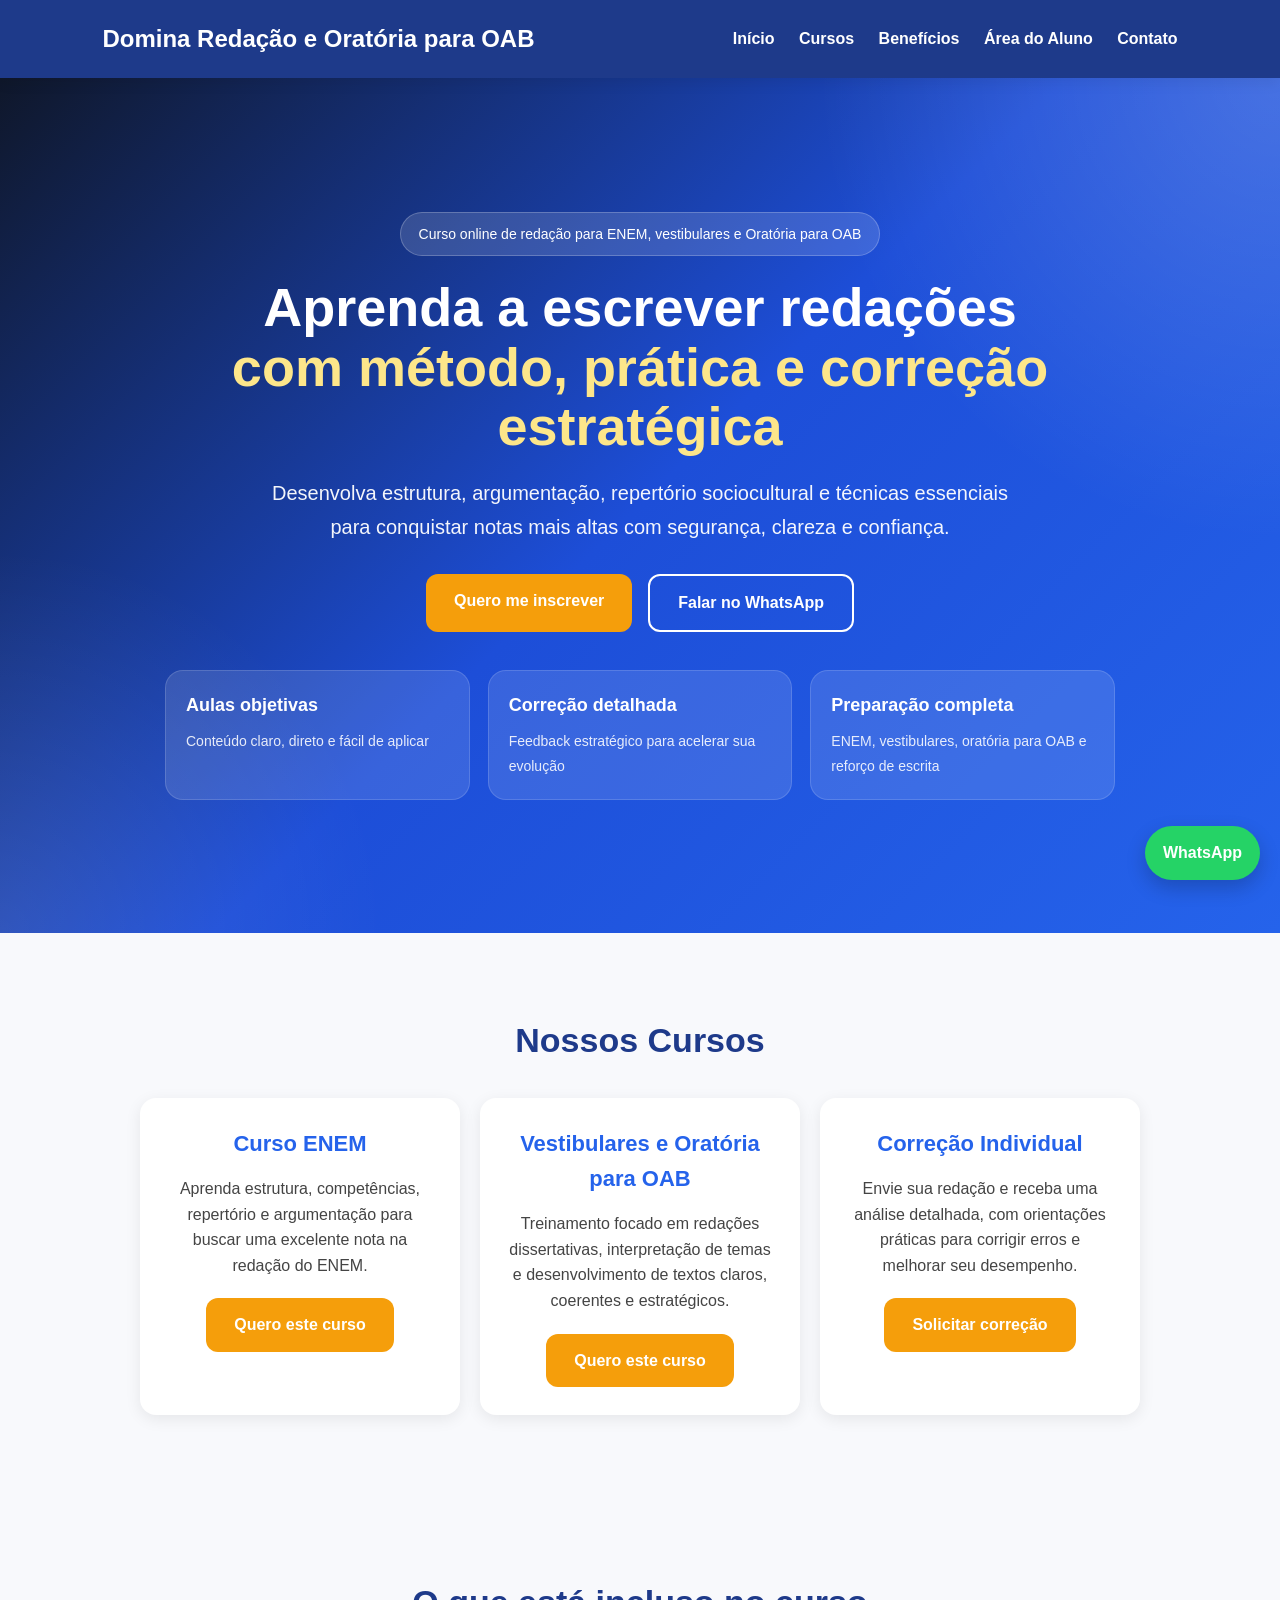
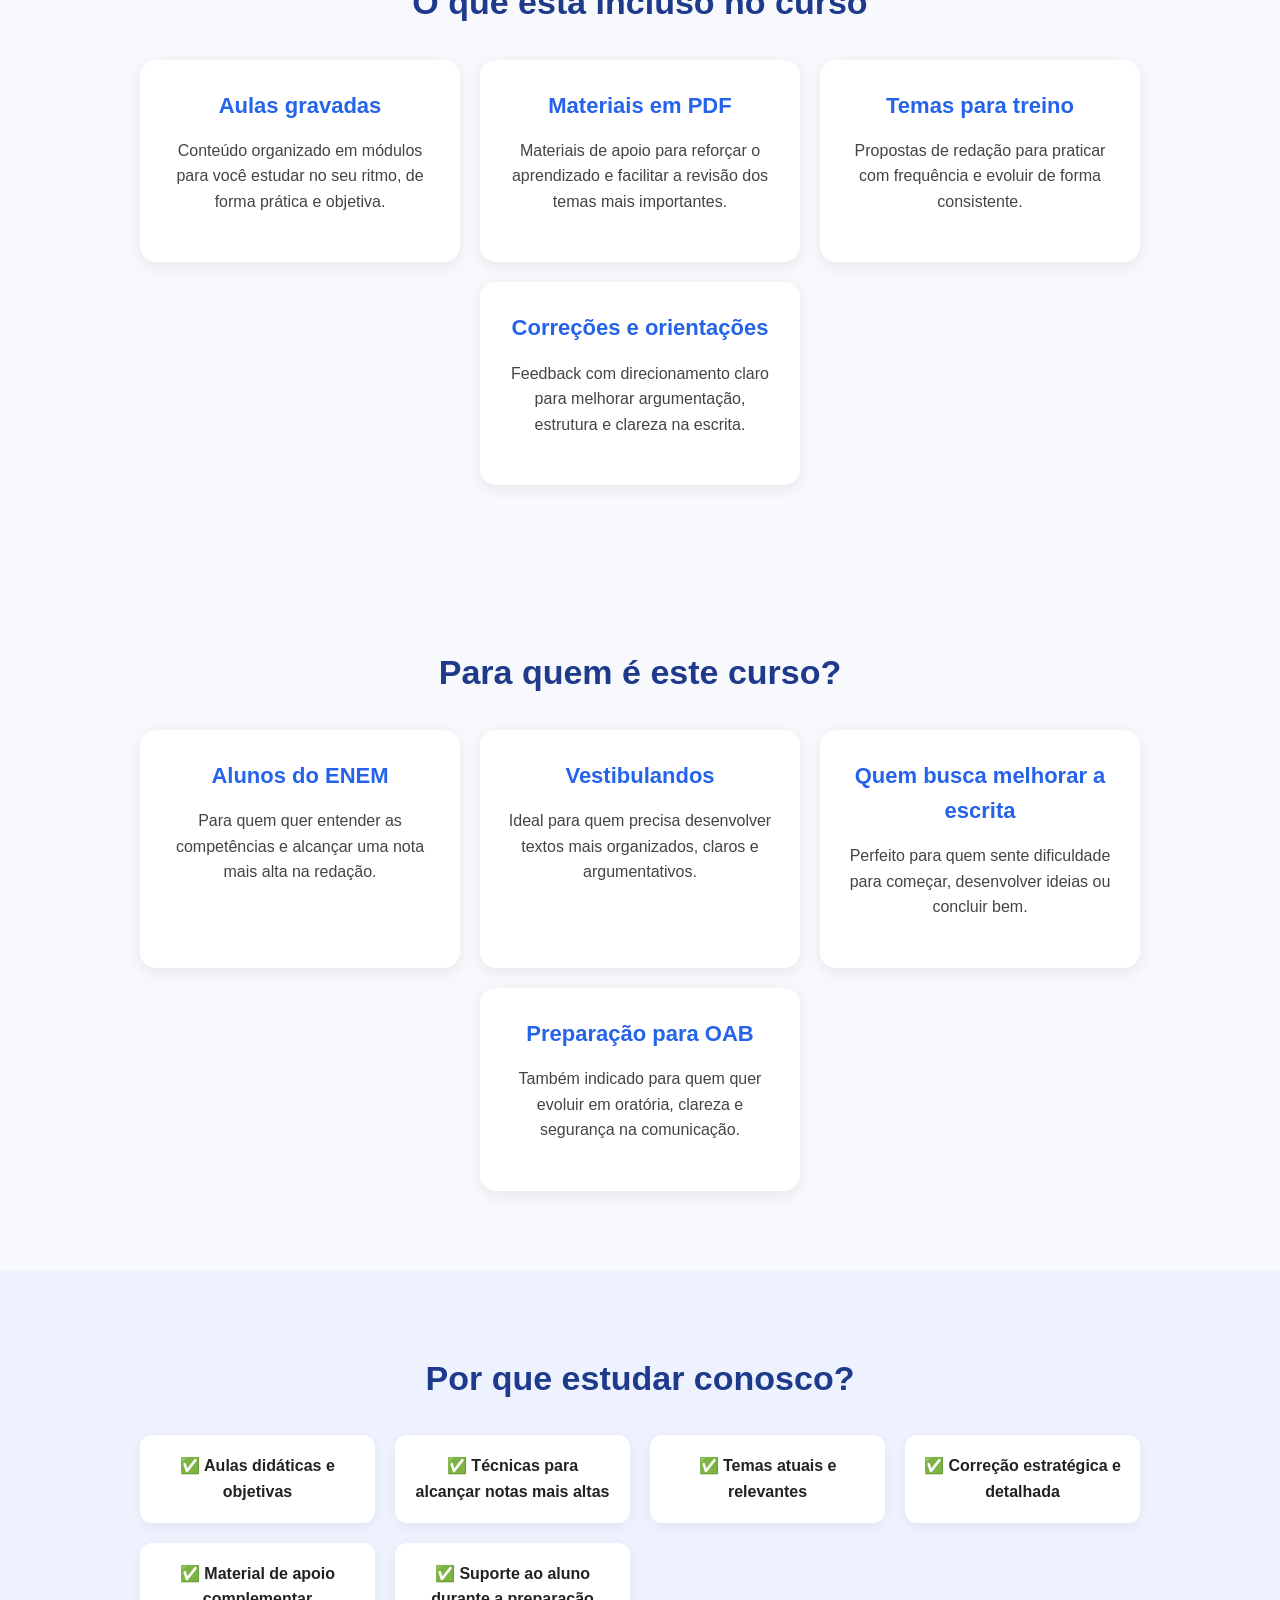
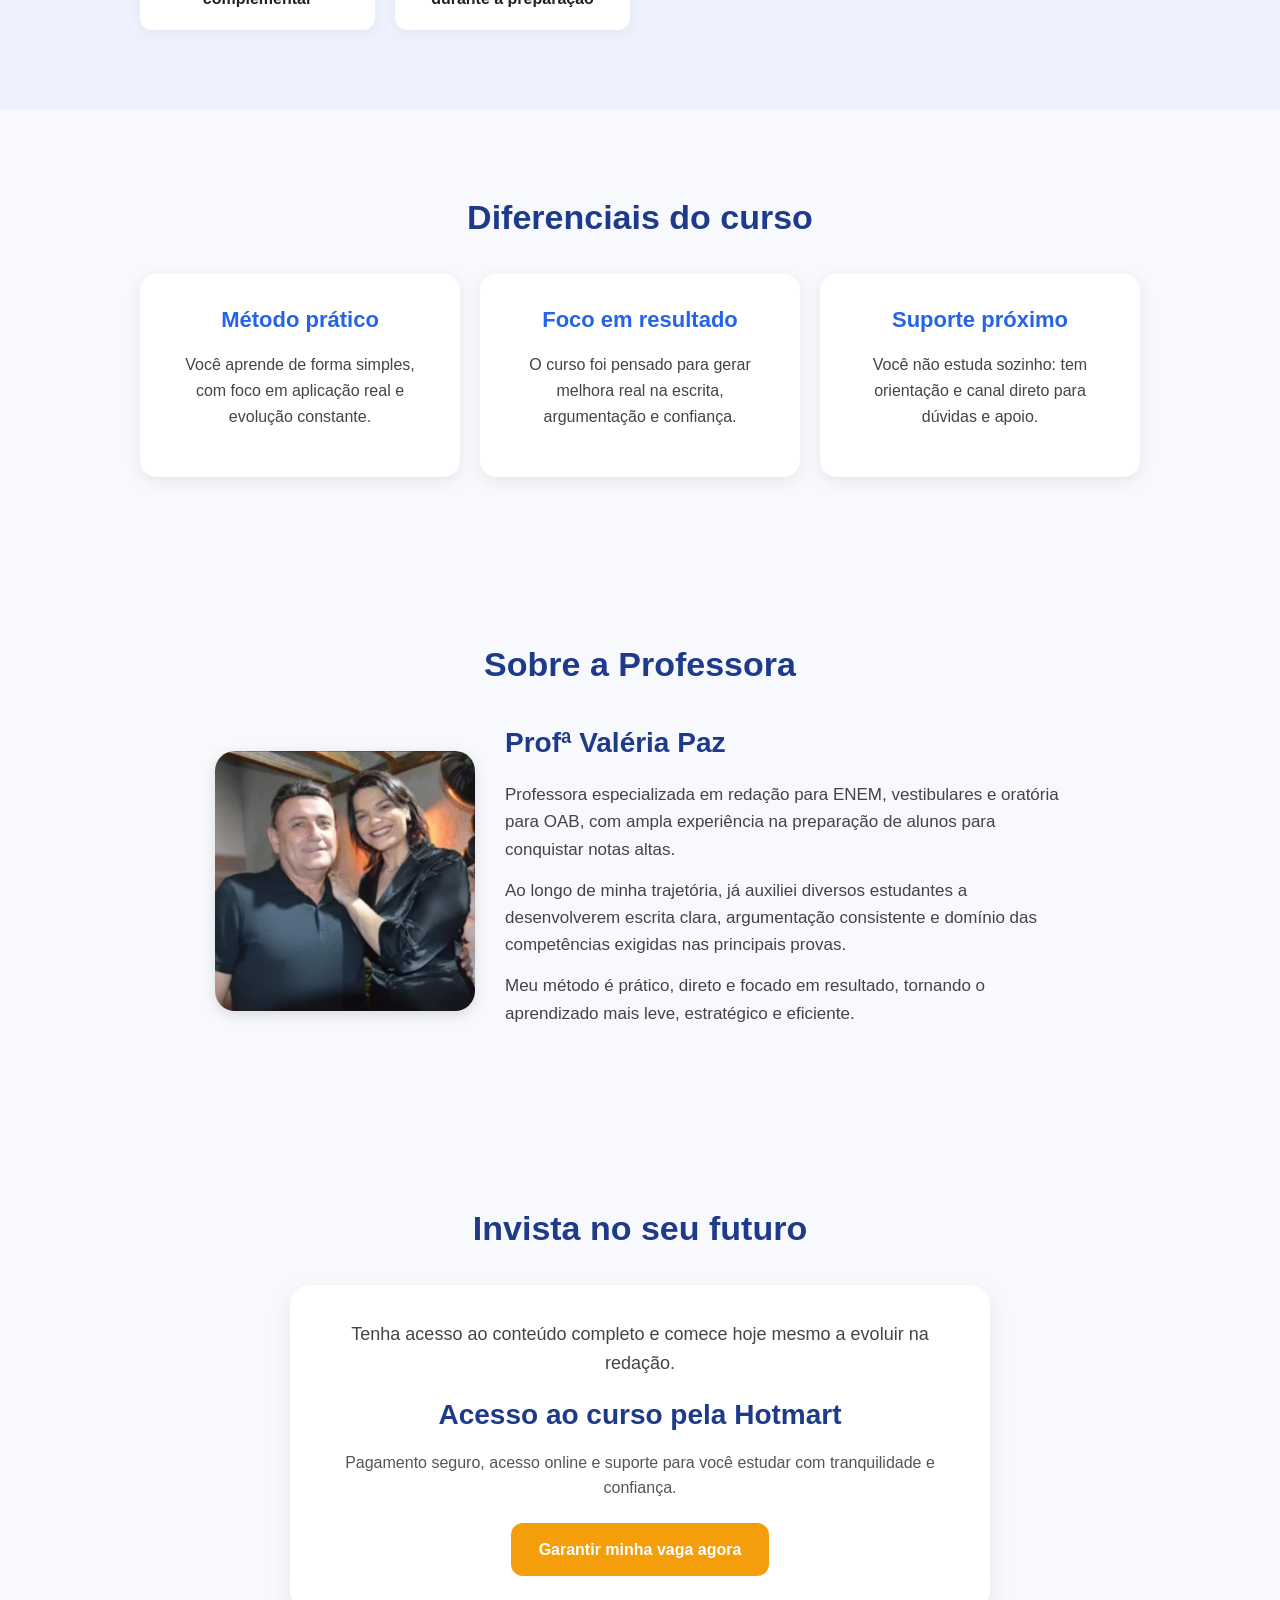
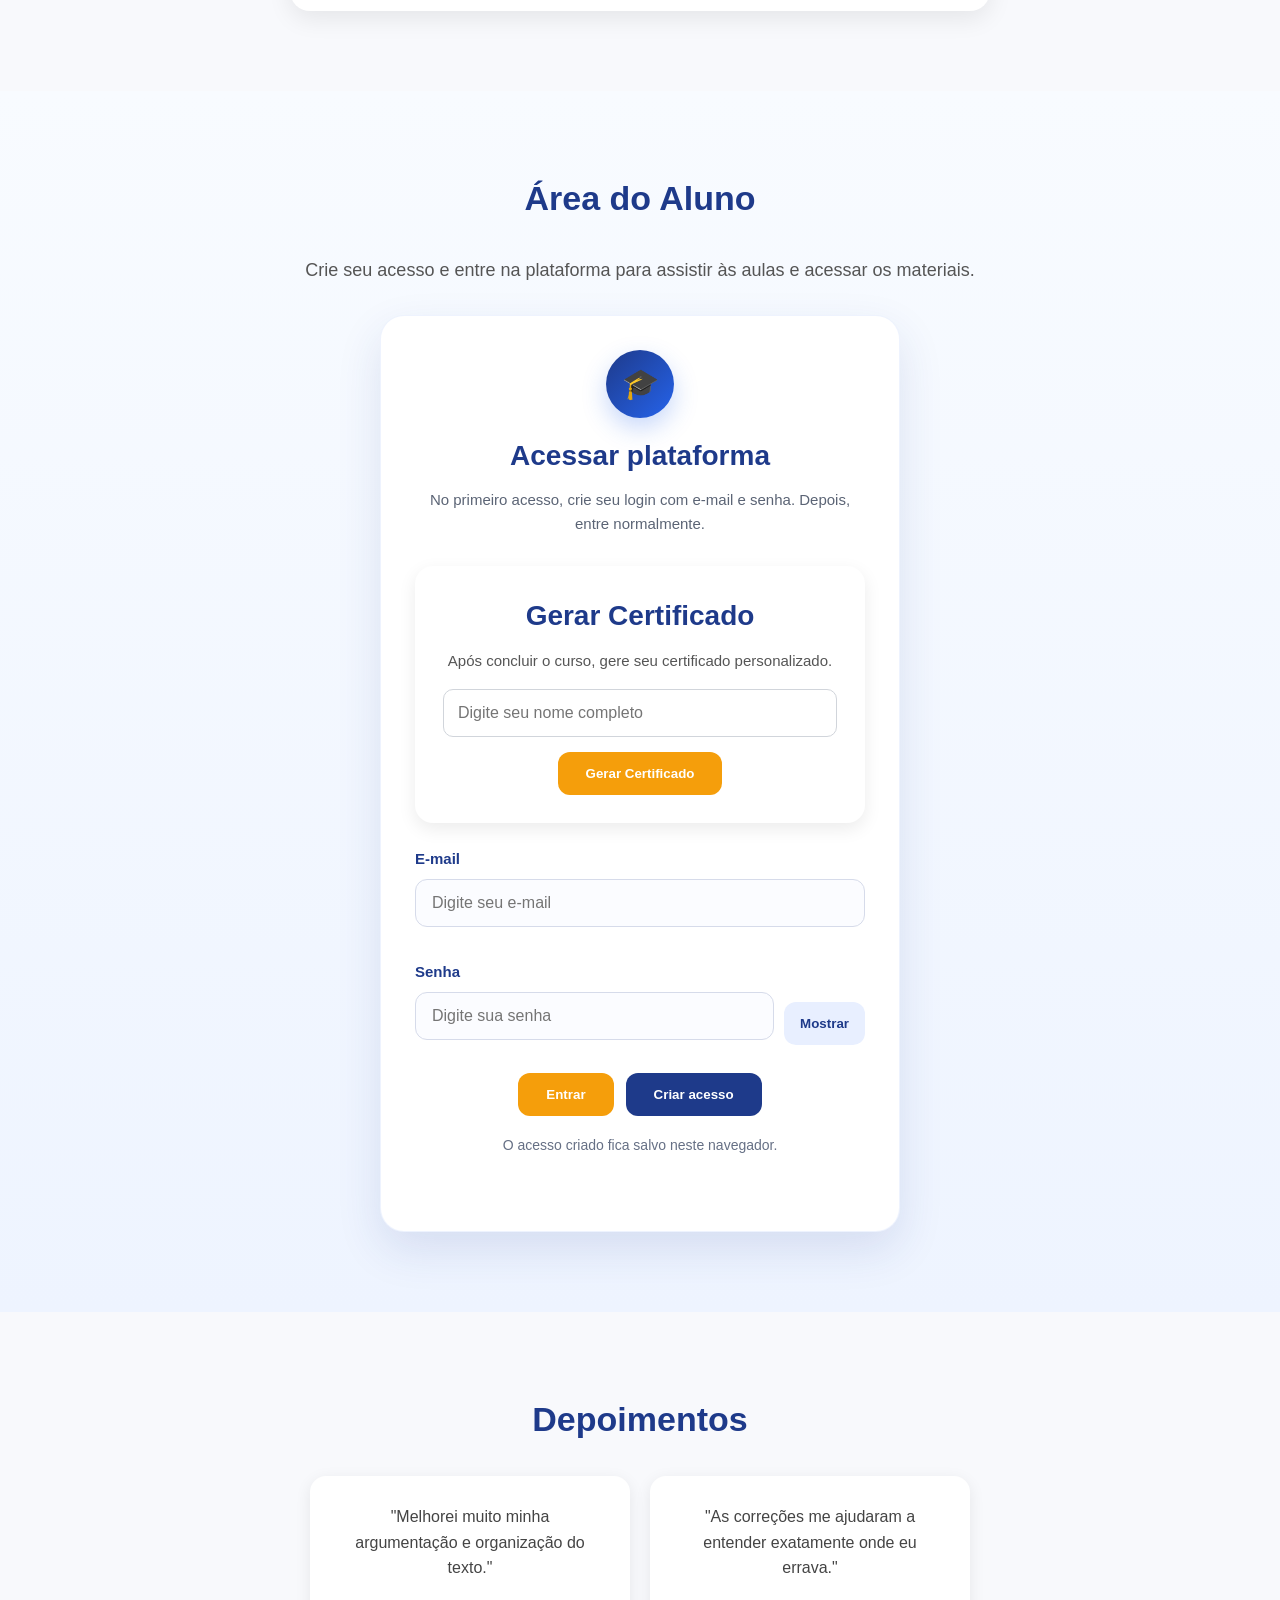
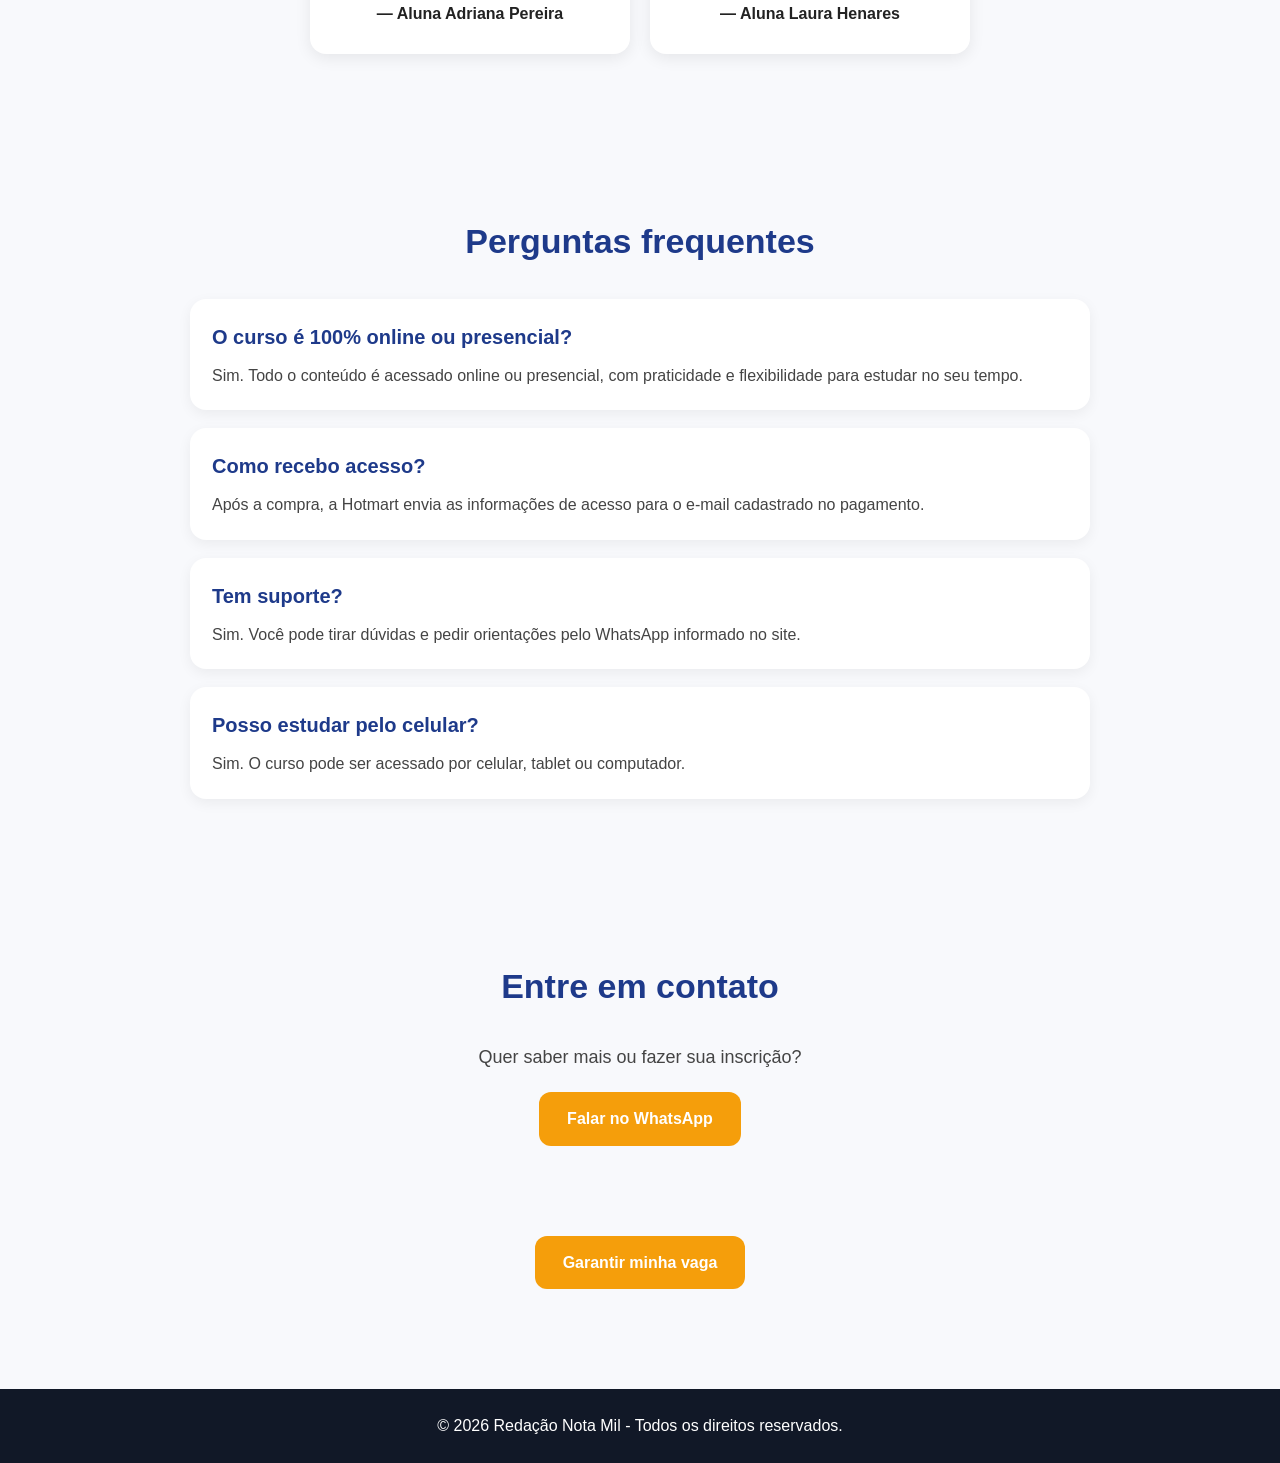
==== index.html @ 767d08a0 "Add files via upload" ====
<!DOCTYPE html>
<html lang="pt-BR">
<head>
  <meta charset="UTF-8" />
  <meta name="viewport" content="width=device-width, initial-scale=1.0" />
  <title>Domina Redação e Oratória para OAB</title>
  <link rel="stylesheet" href="style.css" />
</head>
<body>
  <header>
    <div class="logo">Domina Redação e Oratória para OAB</div>
    <nav>
      <a href="#inicio">Início</a>
      <a href="#cursos">Cursos</a>
      <a href="#beneficios">Benefícios</a>
      <a href="#aluno">Área do Aluno</a>
      <a href="#contato">Contato</a>
    </nav>
  </header>

  <section id="inicio" class="hero">
    <div class="hero-overlay"></div>

    <div class="hero-content">
      <div class="hero-badge">Curso online de redação para ENEM, vestibulares e Oratória para OAB</div>

      <h1>
        Aprenda a escrever redações
        <span>com método, prática e correção estratégica</span>
      </h1>

      <p>
        Desenvolva estrutura, argumentação, repertório sociocultural e técnicas
        essenciais para conquistar notas mais altas com segurança, clareza e confiança.
      </p>

      <div class="hero-buttons">
        <a href="https://pay.hotmart.com/V105054272I" target="_blank" class="btn">
          Quero me inscrever
        </a>

        <a href="https://wa.me/5534992743501?text=Olá,%20quero%20saber%20mais%20sobre%20o%20curso%20de%20redação." target="_blank" class="btn btn-outline">
          Falar no WhatsApp
        </a>
      </div>

      <div class="hero-info">
        <div class="info-box">
          <strong>Aulas objetivas</strong>
          <span>Conteúdo claro, direto e fácil de aplicar</span>
        </div>

        <div class="info-box">
          <strong>Correção detalhada</strong>
          <span>Feedback estratégico para acelerar sua evolução</span>
        </div>

        <div class="info-box">
          <strong>Preparação completa</strong>
          <span>ENEM, vestibulares, oratória para OAB e reforço de escrita</span>
        </div>
      </div>
    </div>
  </section>

  <section id="cursos" class="section">
    <h2>Nossos Cursos</h2>
    <div class="cards">
      <div class="card">
        <h3>Curso ENEM</h3>
        <p>
          Aprenda estrutura, competências, repertório e argumentação para buscar
          uma excelente nota na redação do ENEM.
        </p>
        <a href="https://pay.hotmart.com/V105054272I" target="_blank" class="btn">
          Quero este curso
        </a>
      </div>

      <div class="card">
        <h3>Vestibulares e Oratória para OAB</h3>
        <p>
          Treinamento focado em redações dissertativas, interpretação de temas
          e desenvolvimento de textos claros, coerentes e estratégicos.
        </p>
        <a href="https://pay.hotmart.com/V105054272I" target="_blank" class="btn">
          Quero este curso
        </a>
      </div>

      <div class="card">
        <h3>Correção Individual</h3>
        <p>
          Envie sua redação e receba uma análise detalhada, com orientações
          práticas para corrigir erros e melhorar seu desempenho.
        </p>
        <a href="https://wa.me/5534992743501?text=Olá,%20quero%20saber%20sobre%20a%20correção%20individual%20de%20redação." target="_blank" class="btn">
          Solicitar correção
        </a>
      </div>
    </div>
  </section>

  <section class="section inclusos">
    <h2>O que está incluso no curso</h2>
    <div class="cards">
      <div class="card">
        <h3>Aulas gravadas</h3>
        <p>Conteúdo organizado em módulos para você estudar no seu ritmo, de forma prática e objetiva.</p>
      </div>

      <div class="card">
        <h3>Materiais em PDF</h3>
        <p>Materiais de apoio para reforçar o aprendizado e facilitar a revisão dos temas mais importantes.</p>
      </div>

      <div class="card">
        <h3>Temas para treino</h3>
        <p>Propostas de redação para praticar com frequência e evoluir de forma consistente.</p>
      </div>

      <div class="card">
        <h3>Correções e orientações</h3>
        <p>Feedback com direcionamento claro para melhorar argumentação, estrutura e clareza na escrita.</p>
      </div>
    </div>
  </section>

  <section class="section publico">
    <h2>Para quem é este curso?</h2>
    <div class="cards">
      <div class="card">
        <h3>Alunos do ENEM</h3>
        <p>Para quem quer entender as competências e alcançar uma nota mais alta na redação.</p>
      </div>

      <div class="card">
        <h3>Vestibulandos</h3>
        <p>Ideal para quem precisa desenvolver textos mais organizados, claros e argumentativos.</p>
      </div>

      <div class="card">
        <h3>Quem busca melhorar a escrita</h3>
        <p>Perfeito para quem sente dificuldade para começar, desenvolver ideias ou concluir bem.</p>
      </div>

      <div class="card">
        <h3>Preparação para OAB</h3>
        <p>Também indicado para quem quer evoluir em oratória, clareza e segurança na comunicação.</p>
      </div>
    </div>
  </section>

  <section id="beneficios" class="section bg-light">
    <h2>Por que estudar conosco?</h2>
    <div class="benefits">
      <div>✅ Aulas didáticas e objetivas</div>
      <div>✅ Técnicas para alcançar notas mais altas</div>
      <div>✅ Temas atuais e relevantes</div>
      <div>✅ Correção estratégica e detalhada</div>
      <div>✅ Material de apoio complementar</div>
      <div>✅ Suporte ao aluno durante a preparação</div>
    </div>
  </section>

  <section class="section diferenciais">
    <h2>Diferenciais do curso</h2>
    <div class="cards">
      <div class="card">
        <h3>Método prático</h3>
        <p>Você aprende de forma simples, com foco em aplicação real e evolução constante.</p>
      </div>

      <div class="card">
        <h3>Foco em resultado</h3>
        <p>O curso foi pensado para gerar melhora real na escrita, argumentação e confiança.</p>
      </div>

      <div class="card">
        <h3>Suporte próximo</h3>
        <p>Você não estuda sozinho: tem orientação e canal direto para dúvidas e apoio.</p>
      </div>
    </div>
  </section>

  <section class="section professora">
    <h2>Sobre a Professora</h2>

    <div class="prof-container">
      <img src="professora.jpg" alt="Professora de Redação" class="prof-img" />

      <div class="prof-text">
        <h3>Profª Valéria Paz</h3>

        <p>
          Professora especializada em redação para ENEM, vestibulares e oratória para OAB,
          com ampla experiência na preparação de alunos para conquistar notas altas.
        </p>

        <p>
          Ao longo de minha trajetória, já auxiliei diversos estudantes a
          desenvolverem escrita clara, argumentação consistente e domínio das
          competências exigidas nas principais provas.
        </p>

        <p>
          Meu método é prático, direto e focado em resultado, tornando o
          aprendizado mais leve, estratégico e eficiente.
        </p>
      </div>
    </div>
  </section>

  <section class="section oferta">
    <h2>Invista no seu futuro</h2>
    <div class="oferta-box">
      <p class="oferta-subtitulo">Tenha acesso ao conteúdo completo e comece hoje mesmo a evoluir na redação.</p>
      <div class="preco">Acesso ao curso pela Hotmart</div>
      <p class="oferta-texto">
        Pagamento seguro, acesso online e suporte para você estudar com tranquilidade e confiança.
      </p>
      <a href="https://pay.hotmart.com/V105054272I" target="_blank" class="btn">
        Garantir minha vaga agora
      </a>
    </div>
  </section>

  <section id="aluno" class="section area-aluno">
    <h2>Área do Aluno</h2>
    <p class="aluno-subtitulo">
      Crie seu acesso e entre na plataforma para assistir às aulas e acessar os materiais.
    </p>
    <div class="aluno-box">
      <div class="login-card login-card-pro" id="loginCard">
        <div class="login-topo">
          <div class="login-icon">🎓</div>
          <h3>Acessar plataforma</h3>
          <p>
            No primeiro acesso, crie seu login com e-mail e senha. Depois, entre normalmente.
          </p>
<div class="certificado-box">
  <h3>Gerar Certificado</h3>
  <p>Após concluir o curso, gere seu certificado personalizado.</p>
  <input type="text" id="nomeCertificado" placeholder="Digite seu nome completo" />
  <button class="btn" onclick="gerarCertificado()">Gerar Certificado</button>
</div>
        </div>

        <div class="campo">
          <label for="emailAluno">E-mail</label>
          <input type="email" id="emailAluno" placeholder="Digite seu e-mail" />
        </div>

        <div class="campo">
          <label for="senhaAluno">Senha</label>
          <div class="senha-wrap">
            <input type="password" id="senhaAluno" placeholder="Digite sua senha" />
            <button type="button" class="mostrar-senha" onclick="alternarSenha()">Mostrar</button>
          </div>
        </div>

        <div class="aluno-botoes">
          <button class="btn" onclick="entrarAluno()">Entrar</button>
          <button class="btn btn-secundario" onclick="criarAcessoAluno()">Criar acesso</button>
        </div>

        <p class="login-dica">
          O acesso criado fica salvo neste navegador.
        </p>

        <p id="mensagemLogin" class="mensagem-login"></p>
      </div>
    </div>
  </section>

  <section class="section testimonials">
    <h2>Depoimentos</h2>
    <div class="cards">
      <div class="card">
        <p>"Melhorei muito minha argumentação e organização do texto."</p>
        <strong>— Aluna Adriana Pereira</strong>
      </div>

      <div class="card">
        <p>"As correções me ajudaram a entender exatamente onde eu errava."</p>
        <strong>— Aluna Laura Henares</strong>
      </div>
    </div>
  </section>

  <section class="section faq">
    <h2>Perguntas frequentes</h2>
    <div class="faq-box">
      <div class="faq-item">
        <h3>O curso é 100% online ou presencial?</h3>
        <p>Sim. Todo o conteúdo é acessado online ou presencial, com praticidade e flexibilidade para estudar no seu tempo.</p>
      </div>

      <div class="faq-item">
        <h3>Como recebo acesso?</h3>
        <p>Após a compra, a Hotmart envia as informações de acesso para o e-mail cadastrado no pagamento.</p>
      </div>

      <div class="faq-item">
        <h3>Tem suporte?</h3>
        <p>Sim. Você pode tirar dúvidas e pedir orientações pelo WhatsApp informado no site.</p>
      </div>

      <div class="faq-item">
        <h3>Posso estudar pelo celular?</h3>
        <p>Sim. O curso pode ser acessado por celular, tablet ou computador.</p>
      </div>
    </div>
  </section>

  <section id="contato" class="section contato">
    <h2>Entre em contato</h2>
    <p>Quer saber mais ou fazer sua inscrição?</p>
    <a href="https://wa.me/5534992743501?text=Quero%20saber%20sobre%20o%20curso%20de%20redação." target="_blank" class="btn">
      Falar no WhatsApp
    </a>
  </section>

  <section class="section" style="padding-top: 10px;">
    <a href="https://pay.hotmart.com/V105054272I" target="_blank" class="btn">
      Garantir minha vaga
    </a>
  </section>

  <a
    href="https://wa.me/5534992743501?text=Olá,%20quero%20saber%20mais%20sobre%20o%20curso."
    class="whatsapp-float"
    target="_blank"
    aria-label="Falar no WhatsApp"
  >
    WhatsApp
  </a>

  <footer>
    <p>© 2026 Redação Nota Mil - Todos os direitos reservados.</p>
  </footer>

  <script src="script.js"></script>
</body>
</html>
---- style.css ----
* {
  margin: 0;
  padding: 0;
  box-sizing: border-box;
  font-family: Arial, sans-serif;
}

html {
  scroll-behavior: smooth;
}

body {
  background: #f8f9fc;
  color: #222;
  line-height: 1.6;
}

/* HEADER */
header {
  background: #1e3a8a;
  color: white;
  display: flex;
  justify-content: space-between;
  align-items: center;
  padding: 20px 8%;
  position: sticky;
  top: 0;
  z-index: 1000;
  box-shadow: 0 4px 14px rgba(0, 0, 0, 0.08);
}

.logo {
  color: white;
  font-size: 24px;
  font-weight: bold;
}

nav a {
  color: white;
  text-decoration: none;
  margin-left: 20px;
  font-weight: bold;
  transition: 0.2s;
}

nav a:hover {
  text-decoration: underline;
  opacity: 0.9;
}

/* HERO */
.hero {
  position: relative;
  min-height: 95vh;
  display: flex;
  align-items: center;
  justify-content: center;
  padding: 60px 8%;
  text-align: center;
  color: white;
  background: linear-gradient(135deg, #0f172a, #1d4ed8, #2563eb);
  overflow: hidden;
}

.hero-overlay {
  position: absolute;
  inset: 0;
  background:
    radial-gradient(circle at top right, rgba(255, 255, 255, 0.18), transparent 30%),
    radial-gradient(circle at bottom left, rgba(255, 255, 255, 0.10), transparent 25%);
  z-index: 1;
}

.hero-content {
  position: relative;
  z-index: 2;
  max-width: 950px;
}

.hero-badge {
  display: inline-block;
  background: rgba(255, 255, 255, 0.14);
  border: 1px solid rgba(255, 255, 255, 0.22);
  padding: 10px 18px;
  border-radius: 999px;
  font-size: 14px;
  margin-bottom: 22px;
}

.hero h1 {
  font-size: 54px;
  line-height: 1.1;
  margin-bottom: 20px;
  font-weight: 800;
}

.hero h1 span {
  display: block;
  color: #fde68a;
}

.hero p {
  font-size: 20px;
  line-height: 1.7;
  max-width: 760px;
  margin: 0 auto 30px;
  color: rgba(255, 255, 255, 0.95);
}

.hero-buttons {
  display: flex;
  gap: 16px;
  justify-content: center;
  flex-wrap: wrap;
  margin-bottom: 38px;
}

.btn {
  display: inline-block;
  background: #f59e0b;
  color: white;
  padding: 14px 28px;
  border-radius: 12px;
  text-decoration: none;
  font-weight: bold;
  border: none;
  cursor: pointer;
  transition: 0.25s;
}

.btn:hover {
  transform: translateY(-2px);
  background: #d97706;
}

.btn-outline {
  background: transparent;
  border: 2px solid white;
  color: white;
}

.btn-outline:hover {
  background: rgba(255, 255, 255, 0.12);
}

.hero-info {
  display: grid;
  grid-template-columns: repeat(auto-fit, minmax(220px, 1fr));
  gap: 18px;
  margin-top: 20px;
}

.info-box {
  background: rgba(255, 255, 255, 0.12);
  border: 1px solid rgba(255, 255, 255, 0.15);
  border-radius: 18px;
  padding: 20px;
  text-align: left;
}

.info-box strong {
  display: block;
  font-size: 18px;
  margin-bottom: 8px;
}

.info-box span {
  font-size: 14px;
  color: rgba(255, 255, 255, 0.88);
}

/* SEÇÕES */
.section {
  padding: 80px 8%;
  text-align: center;
}

.section h2 {
  font-size: 34px;
  margin-bottom: 30px;
  color: #1e3a8a;
}

/* CARDS */
.cards {
  display: flex;
  gap: 20px;
  flex-wrap: wrap;
  justify-content: center;
}

.card {
  background: white;
  width: 320px;
  padding: 28px;
  border-radius: 16px;
  box-shadow: 0 4px 16px rgba(0, 0, 0, 0.08);
  transition: 0.25s;
}

.card:hover {
  transform: translateY(-4px);
}

.card h3 {
  margin-bottom: 15px;
  color: #2563eb;
  font-size: 22px;
}

.card p {
  margin-bottom: 20px;
  color: #444;
}

/* BENEFÍCIOS */
.bg-light {
  background: #eef2ff;
}

.benefits {
  display: grid;
  grid-template-columns: repeat(auto-fit, minmax(220px, 1fr));
  gap: 20px;
  max-width: 1000px;
  margin: auto;
}

.benefits div {
  background: white;
  padding: 18px;
  border-radius: 12px;
  box-shadow: 0 4px 14px rgba(0, 0, 0, 0.05);
  font-weight: 600;
}

/* PROFESSORA */
.prof-container {
  display: flex;
  align-items: center;
  gap: 30px;
  flex-wrap: wrap;
  justify-content: center;
  margin-top: 20px;
}

.prof-img {
  width: 260px;
  border-radius: 20px;
  box-shadow: 0 4px 14px rgba(0, 0, 0, 0.12);
  object-fit: cover;
}

.prof-text {
  max-width: 560px;
  text-align: left;
}

.prof-text h3 {
  color: #1e3a8a;
  margin-bottom: 15px;
  font-size: 28px;
}

.prof-text p {
  margin-bottom: 14px;
  color: #444;
  font-size: 17px;
}

/* ÁREA DO ALUNO */
.area-aluno {
  background: #ffffff;
}

.aluno-subtitulo {
  max-width: 700px;
  margin: 0 auto 30px;
  font-size: 18px;
  color: #555;
}

.aluno-box {
  max-width: 1000px;
  margin: 0 auto;
}

.login-card {
  max-width: 450px;
  margin: 0 auto;
  background: white;
  padding: 30px;
  border-radius: 18px;
  box-shadow: 0 4px 18px rgba(0, 0, 0, 0.08);
}

.login-card h3 {
  color: #1e3a8a;
  margin-bottom: 20px;
}

.login-card input {
  width: 100%;
  padding: 14px;
  margin-bottom: 15px;
  border: 1px solid #d1d5db;
  border-radius: 10px;
  font-size: 16px;
  outline: none;
}

.login-card input:focus {
  border-color: #2563eb;
}

.login-dica {
  margin-top: 16px;
  color: #666;
  font-size: 14px;
}

.mensagem-login {
  margin-top: 12px;
  font-weight: bold;
  color: #dc2626;
}

.painel-aluno {
  margin-top: 20px;
}

.painel-topo {
  display: flex;
  justify-content: space-between;
  align-items: center;
  margin-bottom: 30px;
  gap: 15px;
  flex-wrap: wrap;
}

.painel-topo h3 {
  color: #1e3a8a;
  font-size: 28px;
}

.btn-sair {
  background: #1e3a8a;
}

.btn-sair:hover {
  background: #172554;
}

.oculto {
  display: none;
}

/* CONTATO */
.contato p {
  margin-bottom: 20px;
  font-size: 18px;
  color: #444;
}

/* FOOTER */
footer {
  background: #111827;
  color: white;
  text-align: center;
  padding: 24px;
  margin-top: 20px;
}

/* RESPONSIVO */
@media (max-width: 768px) {
  header {
    flex-direction: column;
    gap: 12px;
    padding: 18px 6%;
  }

  nav a {
    margin: 0 10px;
    display: inline-block;
  }

  .hero {
    min-height: auto;
    padding: 90px 6% 60px;
  }

  .hero h1 {
    font-size: 34px;
  }

  .hero p {
    font-size: 17px;
  }

  .hero-badge {
    font-size: 12px;
  }

  .section {
    padding: 60px 6%;
  }

  .section h2 {
    font-size: 28px;
  }

  .card {
    width: 100%;
    max-width: 360px;
  }

  .prof-text {
    text-align: center;
  }

  .prof-text h3 {
    font-size: 24px;
  }

  .painel-topo {
    justify-content: center;
  }

  .painel-topo h3 {
    font-size: 24px;
    text-align: center;
  }
}
.area-aluno {
  background: linear-gradient(180deg, #f8fbff 0%, #eef4ff 100%);
}

.login-card-pro {
  max-width: 520px;
  margin: 0 auto;
  background: white;
  padding: 34px;
  border-radius: 24px;
  box-shadow: 0 18px 45px rgba(30, 58, 138, 0.12);
  border: 1px solid rgba(37, 99, 235, 0.08);
}

.login-topo {
  text-align: center;
  margin-bottom: 24px;
}

.login-icon {
  width: 68px;
  height: 68px;
  margin: 0 auto 16px;
  border-radius: 50%;
  display: flex;
  align-items: center;
  justify-content: center;
  background: linear-gradient(135deg, #1e3a8a, #2563eb);
  font-size: 30px;
  color: white;
  box-shadow: 0 10px 24px rgba(37, 99, 235, 0.25);
}

.login-topo h3 {
  color: #1e3a8a;
  font-size: 28px;
  margin-bottom: 10px;
}

.login-topo p {
  color: #5b6475;
  font-size: 15px;
  line-height: 1.6;
}

.campo {
  text-align: left;
  margin-bottom: 18px;
}

.campo label {
  display: block;
  margin-bottom: 8px;
  font-weight: 700;
  color: #1e3a8a;
  font-size: 15px;
}

.campo input {
  width: 100%;
  padding: 14px 16px;
  border-radius: 12px;
  border: 1px solid #d6dbea;
  font-size: 16px;
  outline: none;
  transition: 0.2s;
  background: #fbfcff;
}

.campo input:focus {
  border-color: #2563eb;
  box-shadow: 0 0 0 4px rgba(37, 99, 235, 0.12);
}

.senha-wrap {
  display: flex;
  gap: 10px;
  align-items: center;
}

.senha-wrap input {
  flex: 1;
}

.mostrar-senha {
  border: none;
  background: #e8efff;
  color: #1e3a8a;
  font-weight: bold;
  padding: 14px 16px;
  border-radius: 12px;
  cursor: pointer;
  transition: 0.2s;
}

.mostrar-senha:hover {
  background: #d9e6ff;
}

.aluno-botoes {
  display: flex;
  gap: 12px;
  justify-content: center;
  flex-wrap: wrap;
  margin-top: 10px;
}

.btn-secundario {
  background: #1e3a8a;
}

.btn-secundario:hover {
  background: #172554;
}

.login-dica {
  margin-top: 18px;
  color: #667085;
  font-size: 14px;
  text-align: center;
}

.mensagem-login {
  margin-top: 16px;
  font-weight: bold;
  text-align: center;
  min-height: 24px;
}

@media (max-width: 768px) {
  .login-card-pro {
    padding: 24px 18px;
    border-radius: 18px;
  }

  .login-topo h3 {
    font-size: 24px;
  }

  .senha-wrap {
    flex-direction: column;
    align-items: stretch;
  }

  .mostrar-senha {
    width: 100%;
  }
}
.oferta-box {
  max-width: 700px;
  margin: 0 auto;
  background: white;
  padding: 35px;
  border-radius: 20px;
  box-shadow: 0 8px 24px rgba(0, 0, 0, 0.08);
}

.oferta-subtitulo {
  font-size: 18px;
  color: #444;
  margin-bottom: 15px;
}

.preco {
  font-size: 28px;
  font-weight: bold;
  color: #1e3a8a;
  margin-bottom: 12px;
}

.oferta-texto {
  font-size: 16px;
  color: #555;
  margin-bottom: 22px;
}

.aviso-hotmart {
  max-width: 800px;
  margin: 0 auto 25px;
  background: #fff7ed;
  color: #9a3412;
  border: 1px solid #fdba74;
  padding: 16px 20px;
  border-radius: 14px;
  font-weight: 600;
}

.faq-box {
  max-width: 900px;
  margin: 0 auto;
  display: grid;
  gap: 18px;
}

.faq-item {
  background: white;
  padding: 22px;
  border-radius: 16px;
  box-shadow: 0 4px 14px rgba(0, 0, 0, 0.06);
  text-align: left;
}

.faq-item h3 {
  color: #1e3a8a;
  margin-bottom: 10px;
  font-size: 20px;
}

.faq-item p {
  color: #444;
}

.whatsapp-float {
  position: fixed;
  right: 20px;
  bottom: 20px;
  background: #25d366;
  color: white;
  text-decoration: none;
  padding: 14px 18px;
  border-radius: 999px;
  font-weight: bold;
  box-shadow: 0 8px 20px rgba(0, 0, 0, 0.2);
  z-index: 2000;
}

.whatsapp-float:hover {
  filter: brightness(0.95);
}
.certificado-box {
  max-width: 600px;
  margin: 30px auto 0;
  background: white;
  padding: 28px;
  border-radius: 18px;
  box-shadow: 0 6px 18px rgba(0, 0, 0, 0.08);
  text-align: center;
}

.certificado-box h3 {
  color: #1e3a8a;
  margin-bottom: 10px;
}

.certificado-box p {
  color: #555;
  margin-bottom: 16px;
}

.certificado-box input {
  width: 100%;
  padding: 14px;
  border: 1px solid #d1d5db;
  border-radius: 10px;
  margin-bottom: 15px;
  font-size: 16px;
}
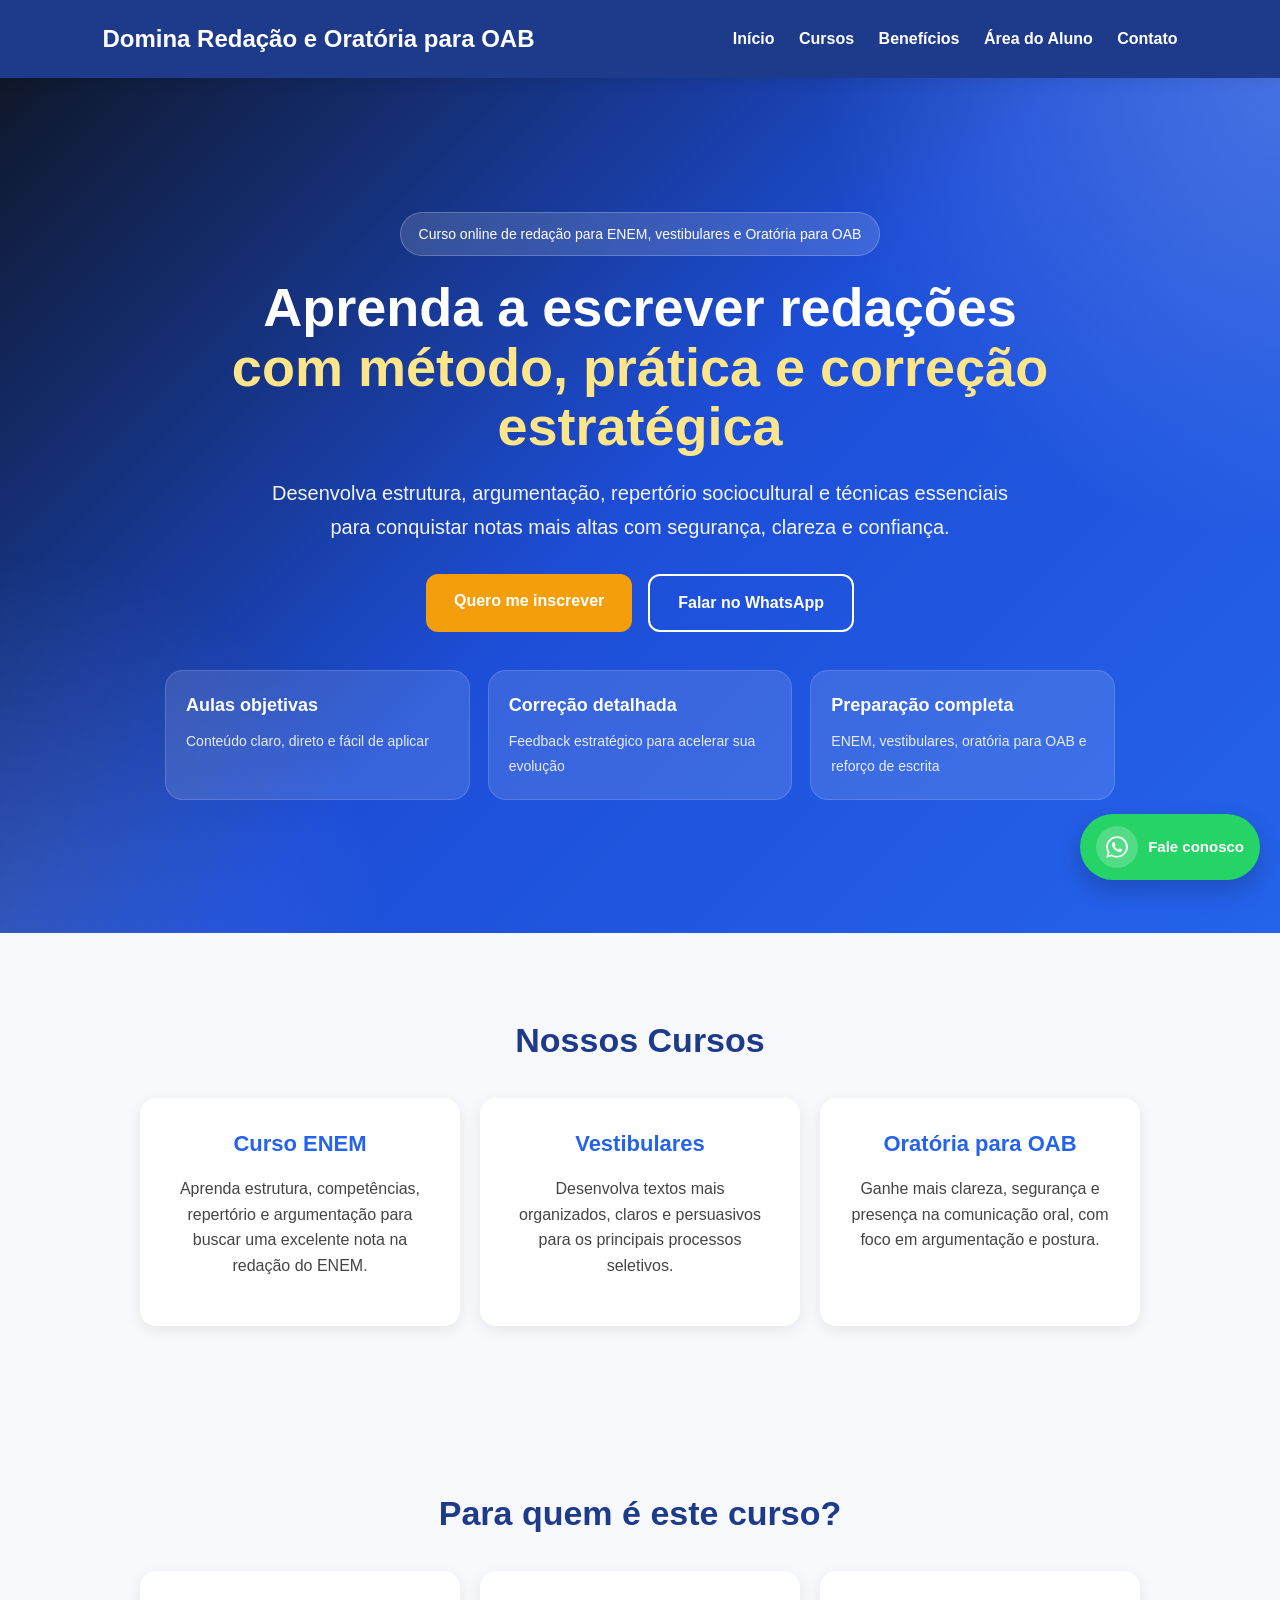
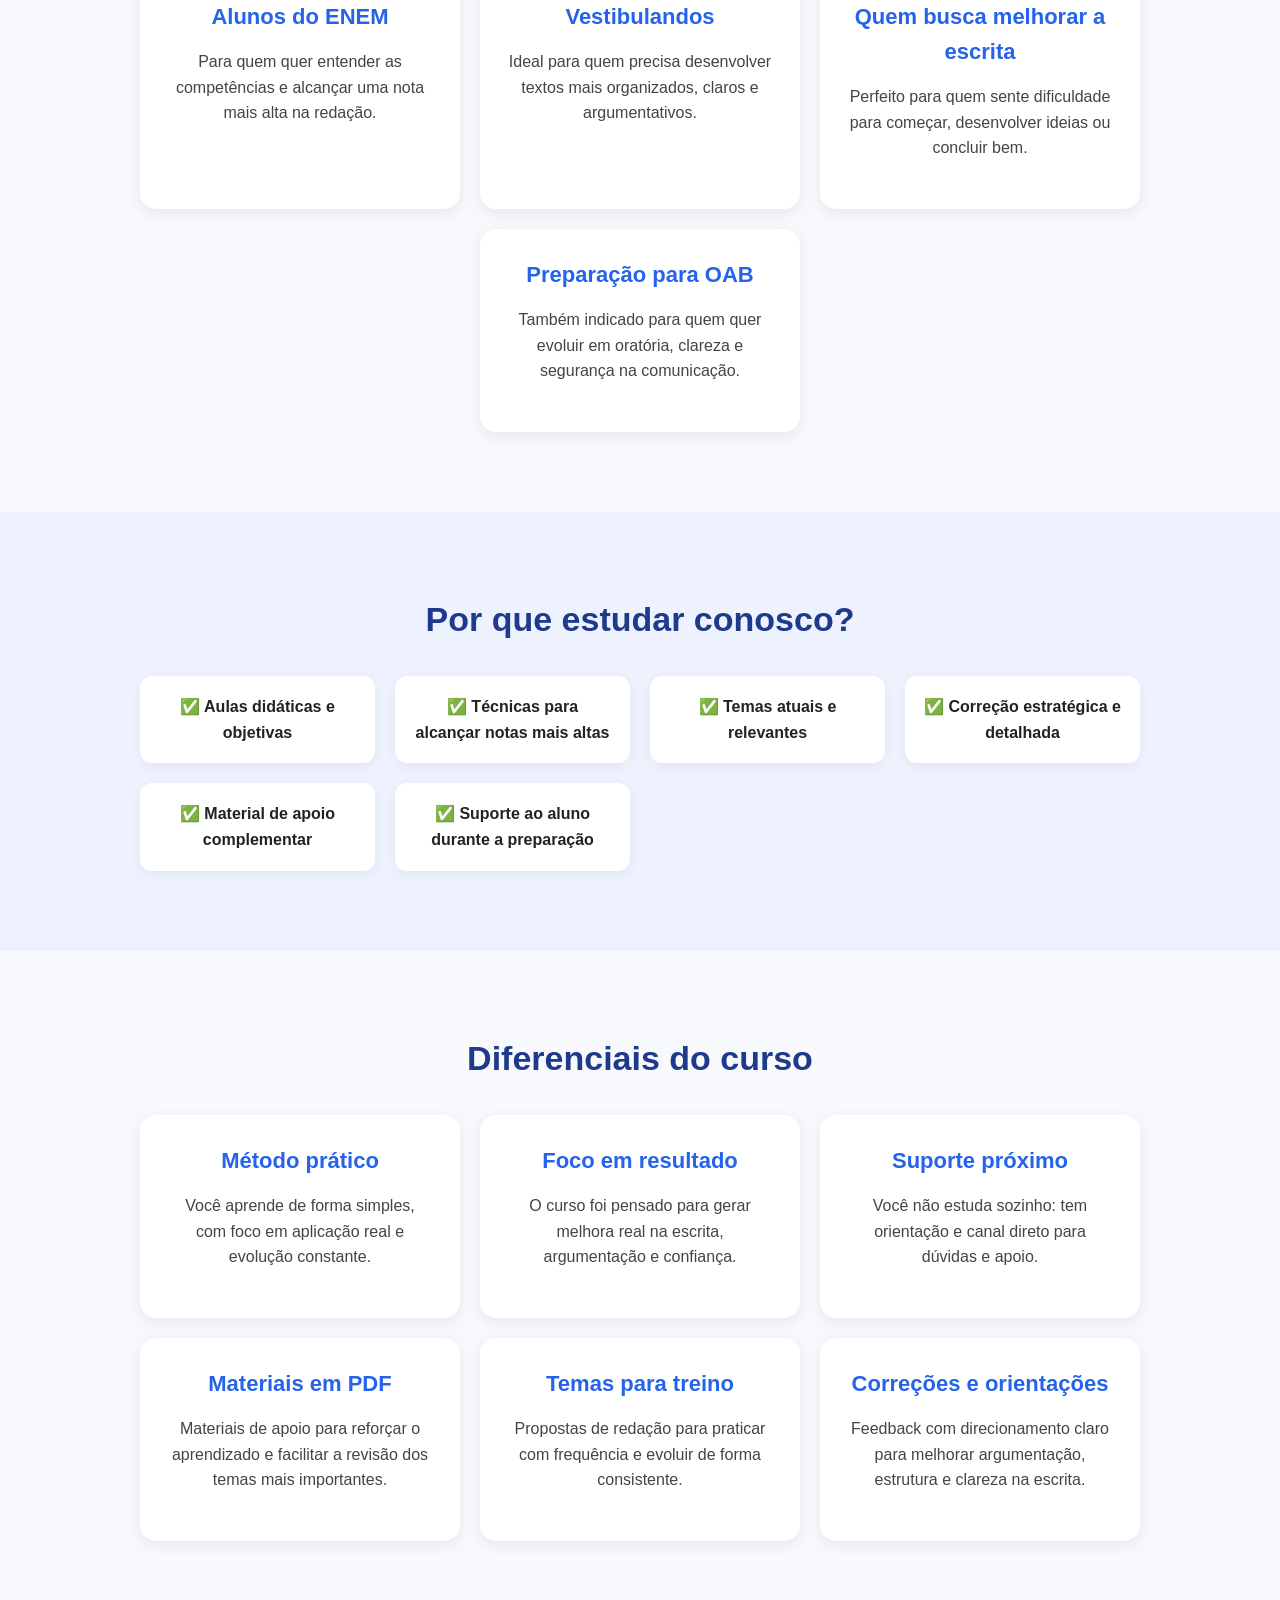
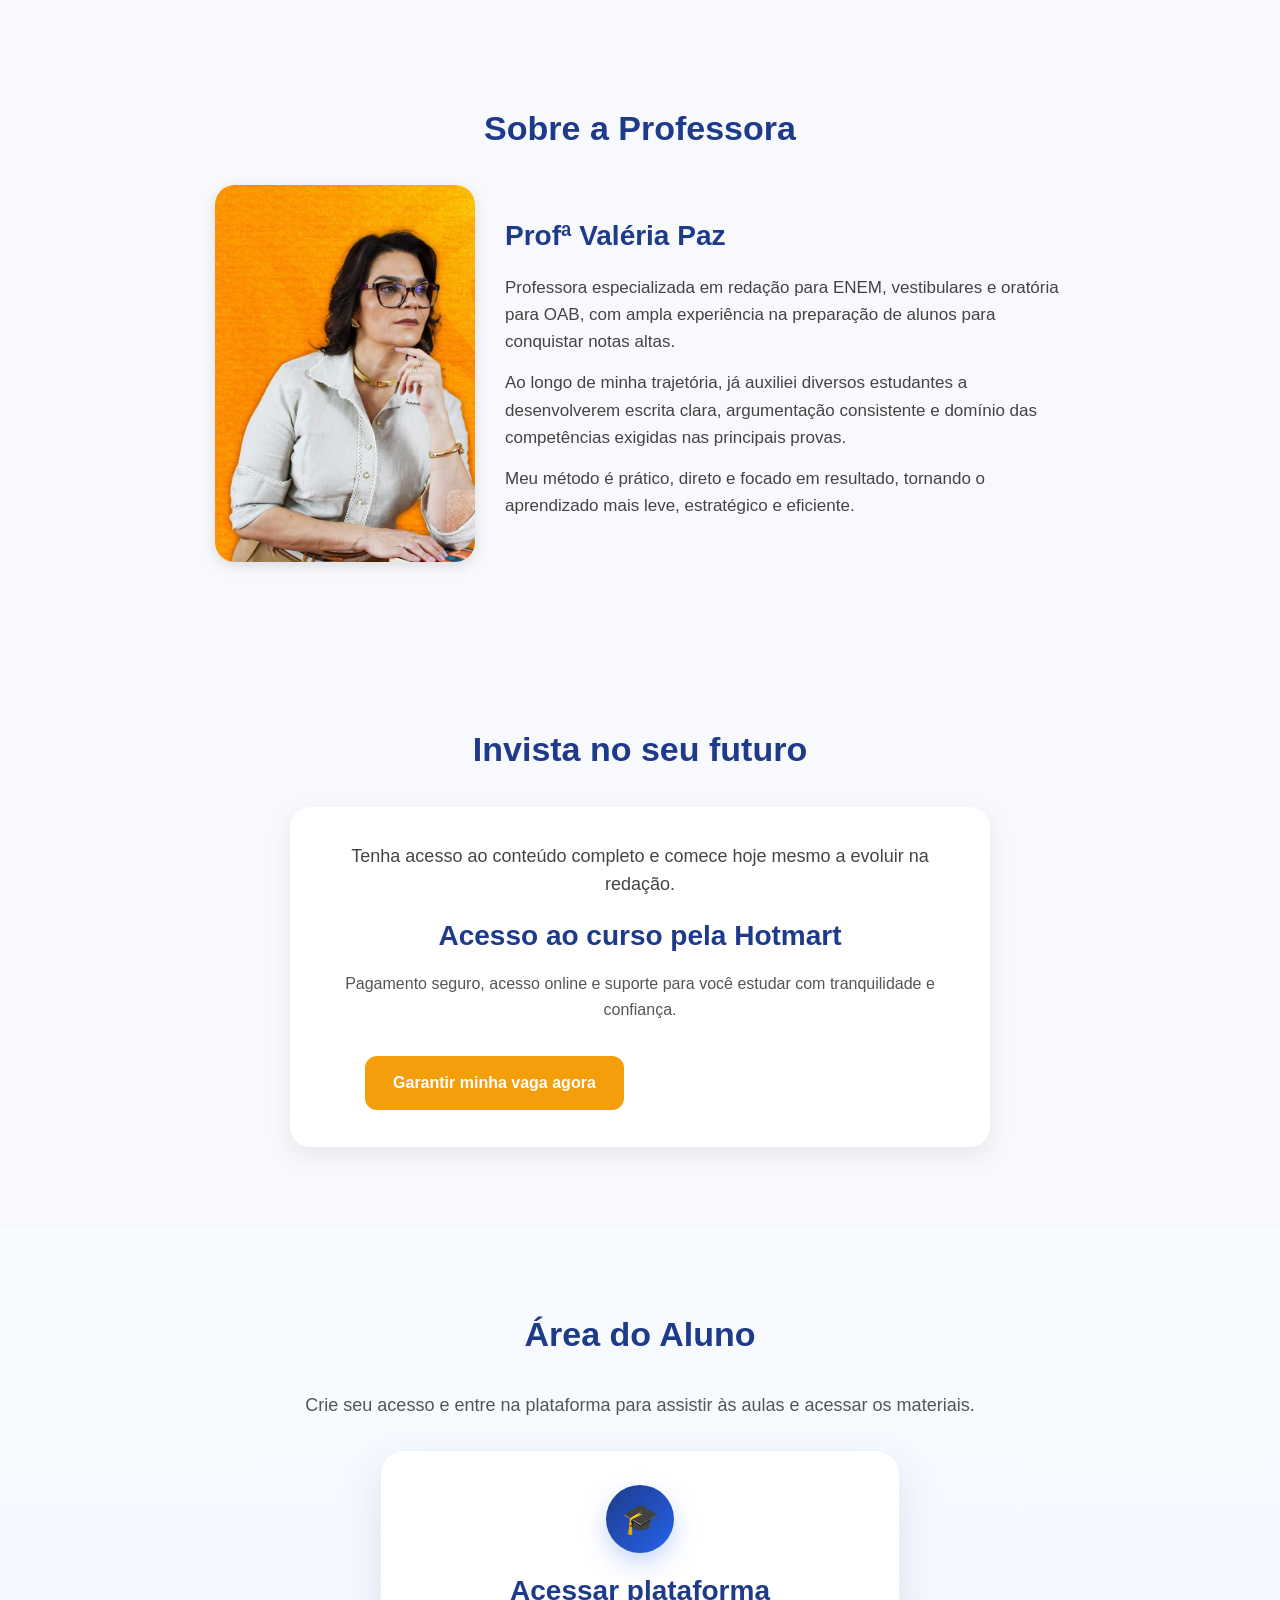
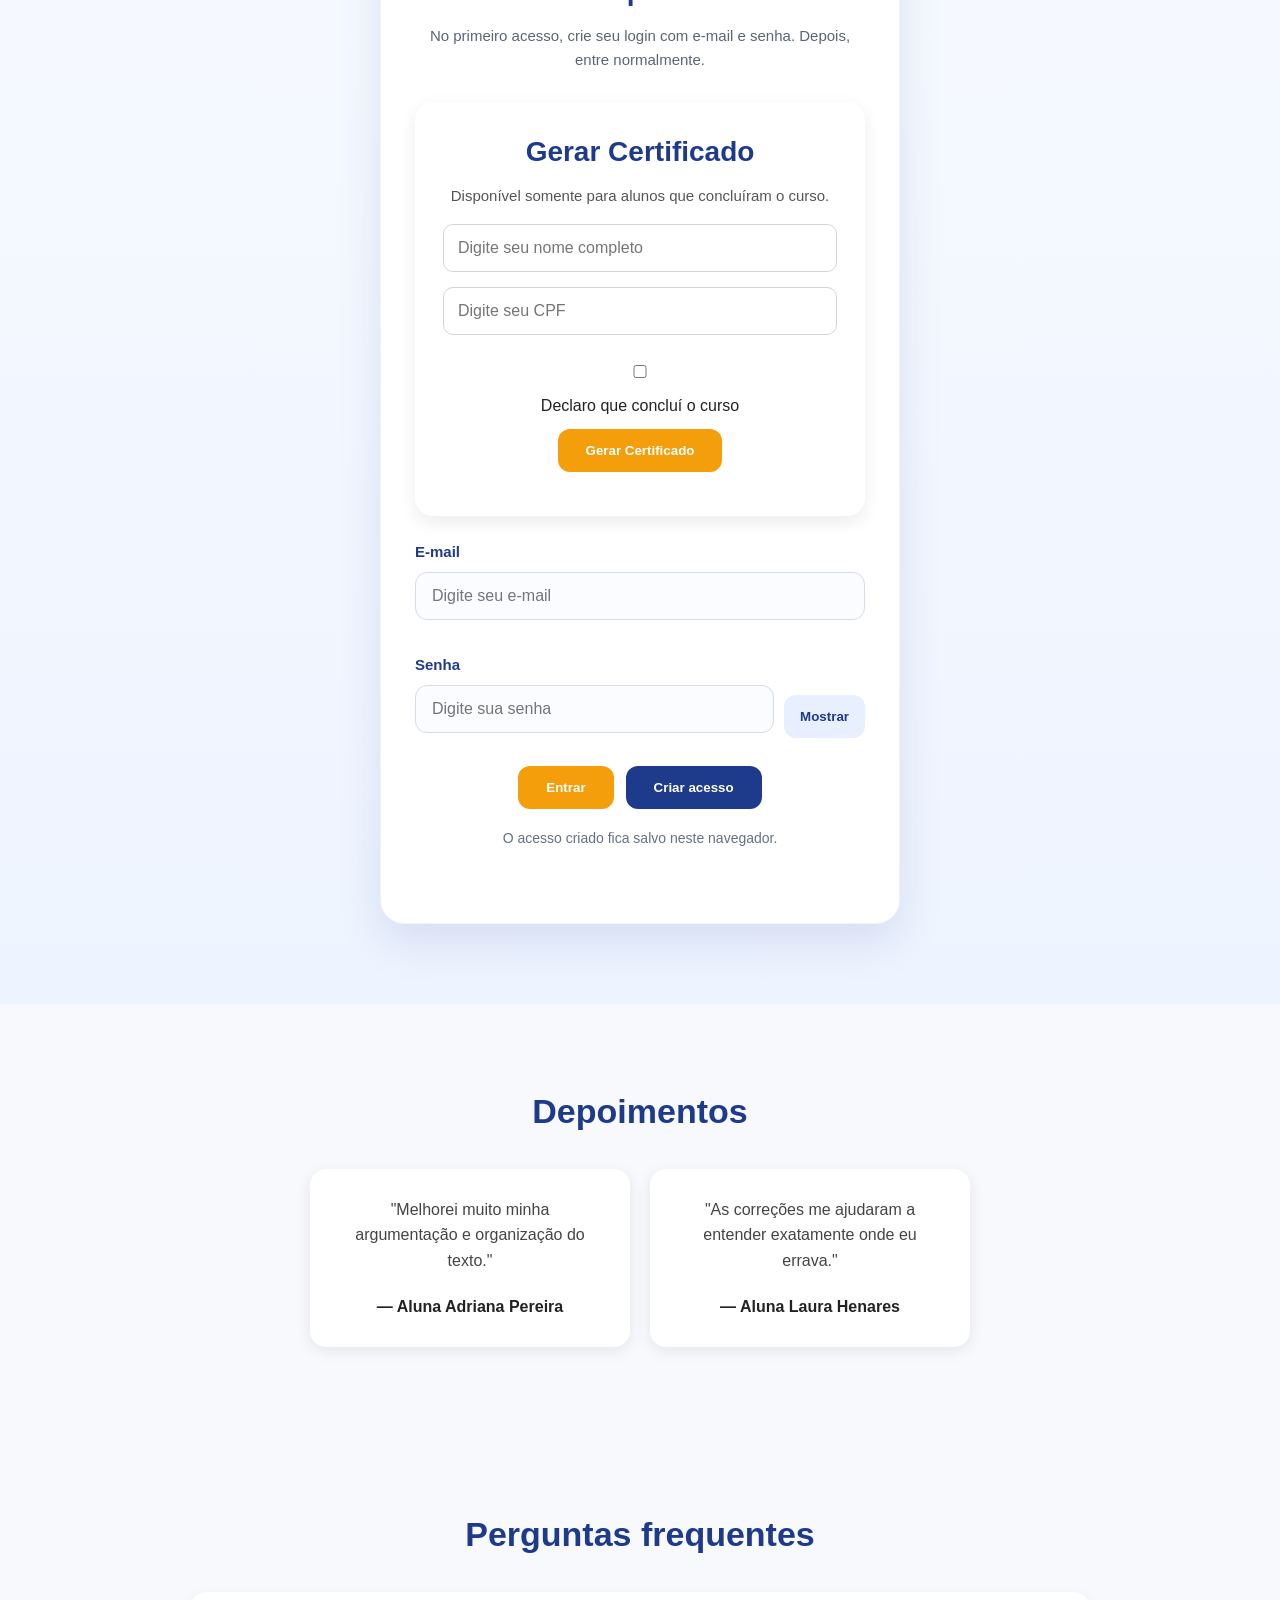
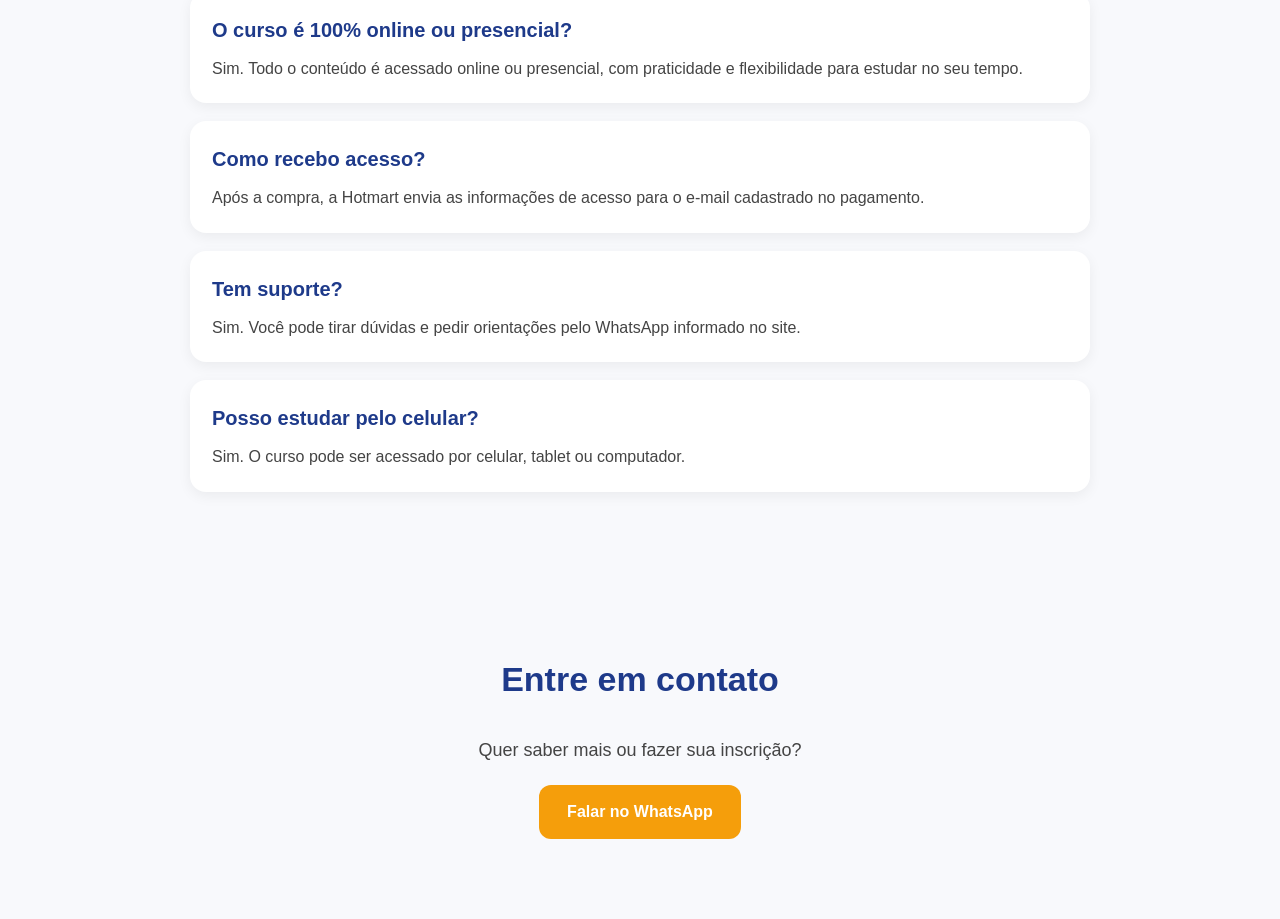
==== commit 4107accd: "Update index.html" ====
--- a/index.html
+++ b/index.html
@@ -35,7 +35,7 @@
       </p>
 
       <div class="hero-buttons">
-        <a href="https://pay.hotmart.com/V105054272I" target="_blank" class="btn">
+        <a href="https://pay.hotmart.com/N105269073X" target="_blank" class="btn">
           Quero me inscrever
         </a>
 
@@ -72,56 +72,22 @@
           Aprenda estrutura, competências, repertório e argumentação para buscar
           uma excelente nota na redação do ENEM.
         </p>
-        <a href="https://pay.hotmart.com/V105054272I" target="_blank" class="btn">
-          Quero este curso
-        </a>
-      </div>
-
-      <div class="card">
-        <h3>Vestibulares e Oratória para OAB</h3>
-        <p>
-          Treinamento focado em redações dissertativas, interpretação de temas
-          e desenvolvimento de textos claros, coerentes e estratégicos.
-        </p>
-        <a href="https://pay.hotmart.com/V105054272I" target="_blank" class="btn">
-          Quero este curso
-        </a>
-      </div>
-
-      <div class="card">
-        <h3>Correção Individual</h3>
-        <p>
-          Envie sua redação e receba uma análise detalhada, com orientações
-          práticas para corrigir erros e melhorar seu desempenho.
-        </p>
-        <a href="https://wa.me/5534992743501?text=Olá,%20quero%20saber%20sobre%20a%20correção%20individual%20de%20redação." target="_blank" class="btn">
-          Solicitar correção
-        </a>
-      </div>
-    </div>
-  </section>
-
-  <section class="section inclusos">
-    <h2>O que está incluso no curso</h2>
-    <div class="cards">
-      <div class="card">
-        <h3>Aulas gravadas</h3>
-        <p>Conteúdo organizado em módulos para você estudar no seu ritmo, de forma prática e objetiva.</p>
-      </div>
-
-      <div class="card">
-        <h3>Materiais em PDF</h3>
-        <p>Materiais de apoio para reforçar o aprendizado e facilitar a revisão dos temas mais importantes.</p>
-      </div>
-
-      <div class="card">
-        <h3>Temas para treino</h3>
-        <p>Propostas de redação para praticar com frequência e evoluir de forma consistente.</p>
-      </div>
-
-      <div class="card">
-        <h3>Correções e orientações</h3>
-        <p>Feedback com direcionamento claro para melhorar argumentação, estrutura e clareza na escrita.</p>
+      </div>
+
+      <div class="card">
+        <h3>Vestibulares</h3>
+        <p>
+          Desenvolva textos mais organizados, claros e persuasivos para os principais
+          processos seletivos.
+        </p>
+      </div>
+
+      <div class="card">
+        <h3>Oratória para OAB</h3>
+        <p>
+          Ganhe mais clareza, segurança e presença na comunicação oral, com foco
+          em argumentação e postura.
+        </p>
       </div>
     </div>
   </section>
@@ -180,6 +146,21 @@
         <h3>Suporte próximo</h3>
         <p>Você não estuda sozinho: tem orientação e canal direto para dúvidas e apoio.</p>
       </div>
+
+      <div class="card">
+        <h3>Materiais em PDF</h3>
+        <p>Materiais de apoio para reforçar o aprendizado e facilitar a revisão dos temas mais importantes.</p>
+      </div>
+
+      <div class="card">
+        <h3>Temas para treino</h3>
+        <p>Propostas de redação para praticar com frequência e evoluir de forma consistente.</p>
+      </div>
+
+      <div class="card">
+        <h3>Correções e orientações</h3>
+        <p>Feedback com direcionamento claro para melhorar argumentação, estrutura e clareza na escrita.</p>
+      </div>
     </div>
   </section>
 
@@ -219,59 +200,75 @@
       <p class="oferta-texto">
         Pagamento seguro, acesso online e suporte para você estudar com tranquilidade e confiança.
       </p>
-      <a href="https://pay.hotmart.com/V105054272I" target="_blank" class="btn">
-        Garantir minha vaga agora
-      </a>
-    </div>
-  </section>
-
-  <section id="aluno" class="section area-aluno">
-    <h2>Área do Aluno</h2>
-    <p class="aluno-subtitulo">
-      Crie seu acesso e entre na plataforma para assistir às aulas e acessar os materiais.
-    </p>
-    <div class="aluno-box">
-      <div class="login-card login-card-pro" id="loginCard">
-        <div class="login-topo">
-          <div class="login-icon">🎓</div>
-          <h3>Acessar plataforma</h3>
-          <p>
-            No primeiro acesso, crie seu login com e-mail e senha. Depois, entre normalmente.
-          </p>
-<div class="certificado-box">
-  <h3>Gerar Certificado</h3>
-  <p>Após concluir o curso, gere seu certificado personalizado.</p>
-  <input type="text" id="nomeCertificado" placeholder="Digite seu nome completo" />
-  <button class="btn" onclick="gerarCertificado()">Gerar Certificado</button>
-</div>
-        </div>
-
-        <div class="campo">
-          <label for="emailAluno">E-mail</label>
-          <input type="email" id="emailAluno" placeholder="Digite seu e-mail" />
-        </div>
-
-        <div class="campo">
-          <label for="senhaAluno">Senha</label>
-          <div class="senha-wrap">
-            <input type="password" id="senhaAluno" placeholder="Digite sua senha" />
-            <button type="button" class="mostrar-senha" onclick="alternarSenha()">Mostrar</button>
-          </div>
-        </div>
-
-        <div class="aluno-botoes">
-          <button class="btn" onclick="entrarAluno()">Entrar</button>
-          <button class="btn btn-secundario" onclick="criarAcessoAluno()">Criar acesso</button>
-        </div>
-
-        <p class="login-dica">
-          O acesso criado fica salvo neste navegador.
-        </p>
-
-        <p id="mensagemLogin" class="mensagem-login"></p>
-      </div>
-    </div>
-  </section>
+    <a href="https://pay.hotmart.com/N105269073X" target="_blank" class="btn">
+  Garantir minha vaga agora
+</a>
+
+<a href="https://go.hotmart.com/N105269073X?dp=1" target="_blank" class="btn btn-outline" style="margin-top:10px;">
+  Conheça a página no Hotmart
+</a>
+    </div>
+  </section>
+
+ <section id="aluno" class="section area-aluno">
+  <h2>Área do Aluno</h2>
+  <p class="aluno-subtitulo">
+    Crie seu acesso e entre na plataforma para assistir às aulas e acessar os materiais.
+  </p>
+  <div class="aluno-box">
+    <div class="login-card login-card-pro" id="loginCard">
+      <div class="login-topo">
+        <div class="login-icon">🎓</div>
+        <h3>Acessar plataforma</h3>
+        <p>
+          No primeiro acesso, crie seu login com e-mail e senha. Depois, entre normalmente.
+        </p>
+
+        <div class="certificado-box">
+          <h3>Gerar Certificado</h3>
+          <p>Disponível somente para alunos que concluíram o curso.</p>
+
+          <input type="text" id="nomeCertificado" placeholder="Digite seu nome completo">
+
+          <input type="text" id="cpfCertificado" placeholder="Digite seu CPF">
+
+          <label style="display:block; margin:10px 0;">
+            <input type="checkbox" id="concluiuCurso">
+            Declaro que concluí o curso
+          </label>
+
+          <button class="btn" onclick="gerarCertificado()">Gerar Certificado</button>
+
+          <p id="mensagemCertificado" style="color:red;"></p>
+        </div>
+      </div>
+
+      <div class="campo">
+        <label for="emailAluno">E-mail</label>
+        <input type="email" id="emailAluno" placeholder="Digite seu e-mail" />
+      </div>
+
+      <div class="campo">
+        <label for="senhaAluno">Senha</label>
+        <div class="senha-wrap">
+          <input type="password" id="senhaAluno" placeholder="Digite sua senha" />
+          <button type="button" class="mostrar-senha" onclick="alternarSenha()">Mostrar</button>
+        </div>
+      </div>
+
+      <div class="aluno-botoes">
+        <button class="btn" onclick="entrarAluno()">Entrar</button>
+        <button class="btn btn-secundario" onclick="criarAcessoAluno()">Criar acesso</button>
+      </div>
+
+      <p class="login-dica">
+        O acesso criado fica salvo neste navegador.
+      </p>
+
+      <p id="mensagemLogin" class="mensagem-login"></p>
+    </div>
+  </div>
+</section>
 
   <section class="section testimonials">
     <h2>Depoimentos</h2>
@@ -321,25 +318,79 @@
     </a>
   </section>
 
-  <section class="section" style="padding-top: 10px;">
-    <a href="https://pay.hotmart.com/V105054272I" target="_blank" class="btn">
-      Garantir minha vaga
-    </a>
-  </section>
-
-  <a
-    href="https://wa.me/5534992743501?text=Olá,%20quero%20saber%20mais%20sobre%20o%20curso."
-    class="whatsapp-float"
-    target="_blank"
-    aria-label="Falar no WhatsApp"
-  >
-    WhatsApp
-  </a>
-
-  <footer>
-    <p>© 2026 Redação Nota Mil - Todos os direitos reservados.</p>
-  </footer>
-
   <script src="script.js"></script>
+  <a href="https://wa.me/5534992743501?text=Olá,%20quero%20saber%20mais%20sobre%20o%20curso%20de%20redação."
+   class="whatsapp-float"
+   target="_blank"
+   aria-label="Fale conosco no WhatsApp">
+
+  <span class="whatsapp-icon">
+    <!-- ÍCONE OFICIAL SVG -->
+    <svg viewBox="0 0 32 32" width="22" height="22" fill="white">
+      <path d="M16 .4C7.2.4.2 7.4.2 16c0 2.8.7 5.4 2.1 7.8L.4 31.6l8-2.1c2.3 1.2 4.9 1.9 7.6 1.9 8.8 0 15.8-7 15.8-15.6C31.8 7.4 24.8.4 16 .4zm0 28.6c-2.4 0-4.8-.6-6.9-1.8l-.5-.3-4.7 1.2 1.3-4.6-.3-.5c-1.3-2.1-2-4.5-2-7.1C2.9 8.8 8.9 2.9 16 2.9s13.1 5.9 13.1 13.1S23.1 29 16 29zm7.3-9.8c-.4-.2-2.2-1.1-2.6-1.2-.3-.1-.6-.2-.9.2-.2.3-1 1.2-1.2 1.5-.2.2-.4.3-.8.1-2.2-1.1-3.6-2-5.1-4.5-.4-.6.4-.6 1.1-2 .1-.2.1-.5 0-.7-.1-.2-.9-2.2-1.2-3-.3-.8-.6-.7-.9-.7h-.8c-.3 0-.7.1-1 .5-.3.3-1.3 1.3-1.3 3.2s1.3 3.7 1.5 4c.2.3 2.6 4.1 6.3 5.7.9.4 1.6.6 2.1.8.9.3 1.7.2 2.3.1.7-.1 2.2-.9 2.5-1.8.3-.9.3-1.6.2-1.8-.1-.2-.3-.3-.7-.5z"/>
+    </svg>
+  </span>
+
+  <span class="whatsapp-text">Fale conosco</span>
+
+</a>
+
+<style>
+.whatsapp-float {
+  position: fixed;
+  right: 20px;
+  bottom: 20px;
+  z-index: 1000;
+  display: inline-flex;
+  align-items: center;
+  gap: 10px;
+  background: #25d366;
+  color: #fff;
+  text-decoration: none;
+  padding: 12px 16px;
+  border-radius: 999px;
+  box-shadow: 0 10px 25px rgba(0,0,0,0.2);
+  font-family: Arial, sans-serif;
+  font-weight: bold;
+  transition: all 0.2s ease;
+  animation: pulse 1.8s infinite;
+}
+
+.whatsapp-float:hover {
+  transform: scale(1.05);
+}
+
+.whatsapp-icon {
+  width: 42px;
+  height: 42px;
+  background: rgba(255,255,255,0.2);
+  border-radius: 50%;
+  display: flex;
+  align-items: center;
+  justify-content: center;
+}
+
+.whatsapp-text {
+  font-size: 15px;
+}
+
+@keyframes pulse {
+  0% {
+    box-shadow: 0 0 0 0 rgba(37, 211, 102, 0.5);
+  }
+  70% {
+    box-shadow: 0 0 0 14px rgba(37, 211, 102, 0);
+  }
+  100% {
+    box-shadow: 0 0 0 0 rgba(37, 211, 102, 0);
+  }
+}
+
+@media (max-width: 768px) {
+  .whatsapp-text {
+    display: none;
+  }
+}
+</style>
 </body>
-</html>+</html>
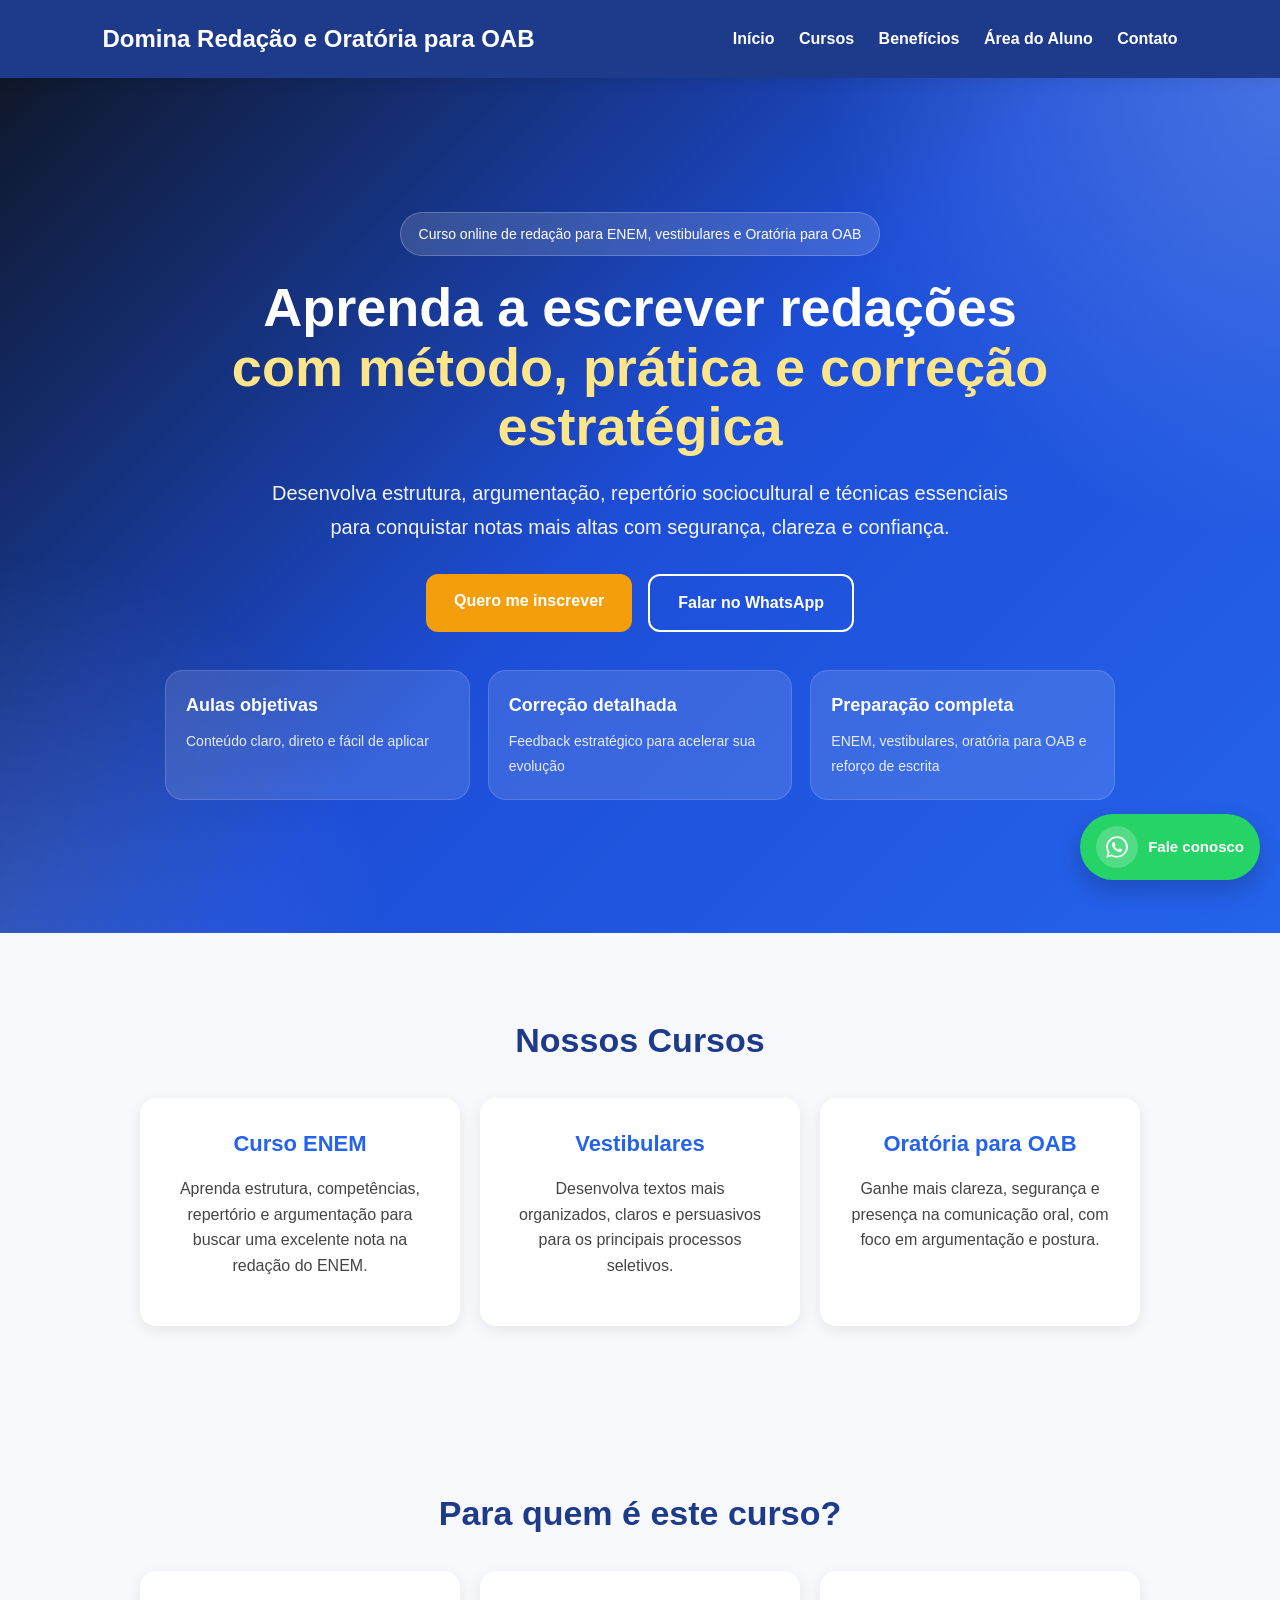
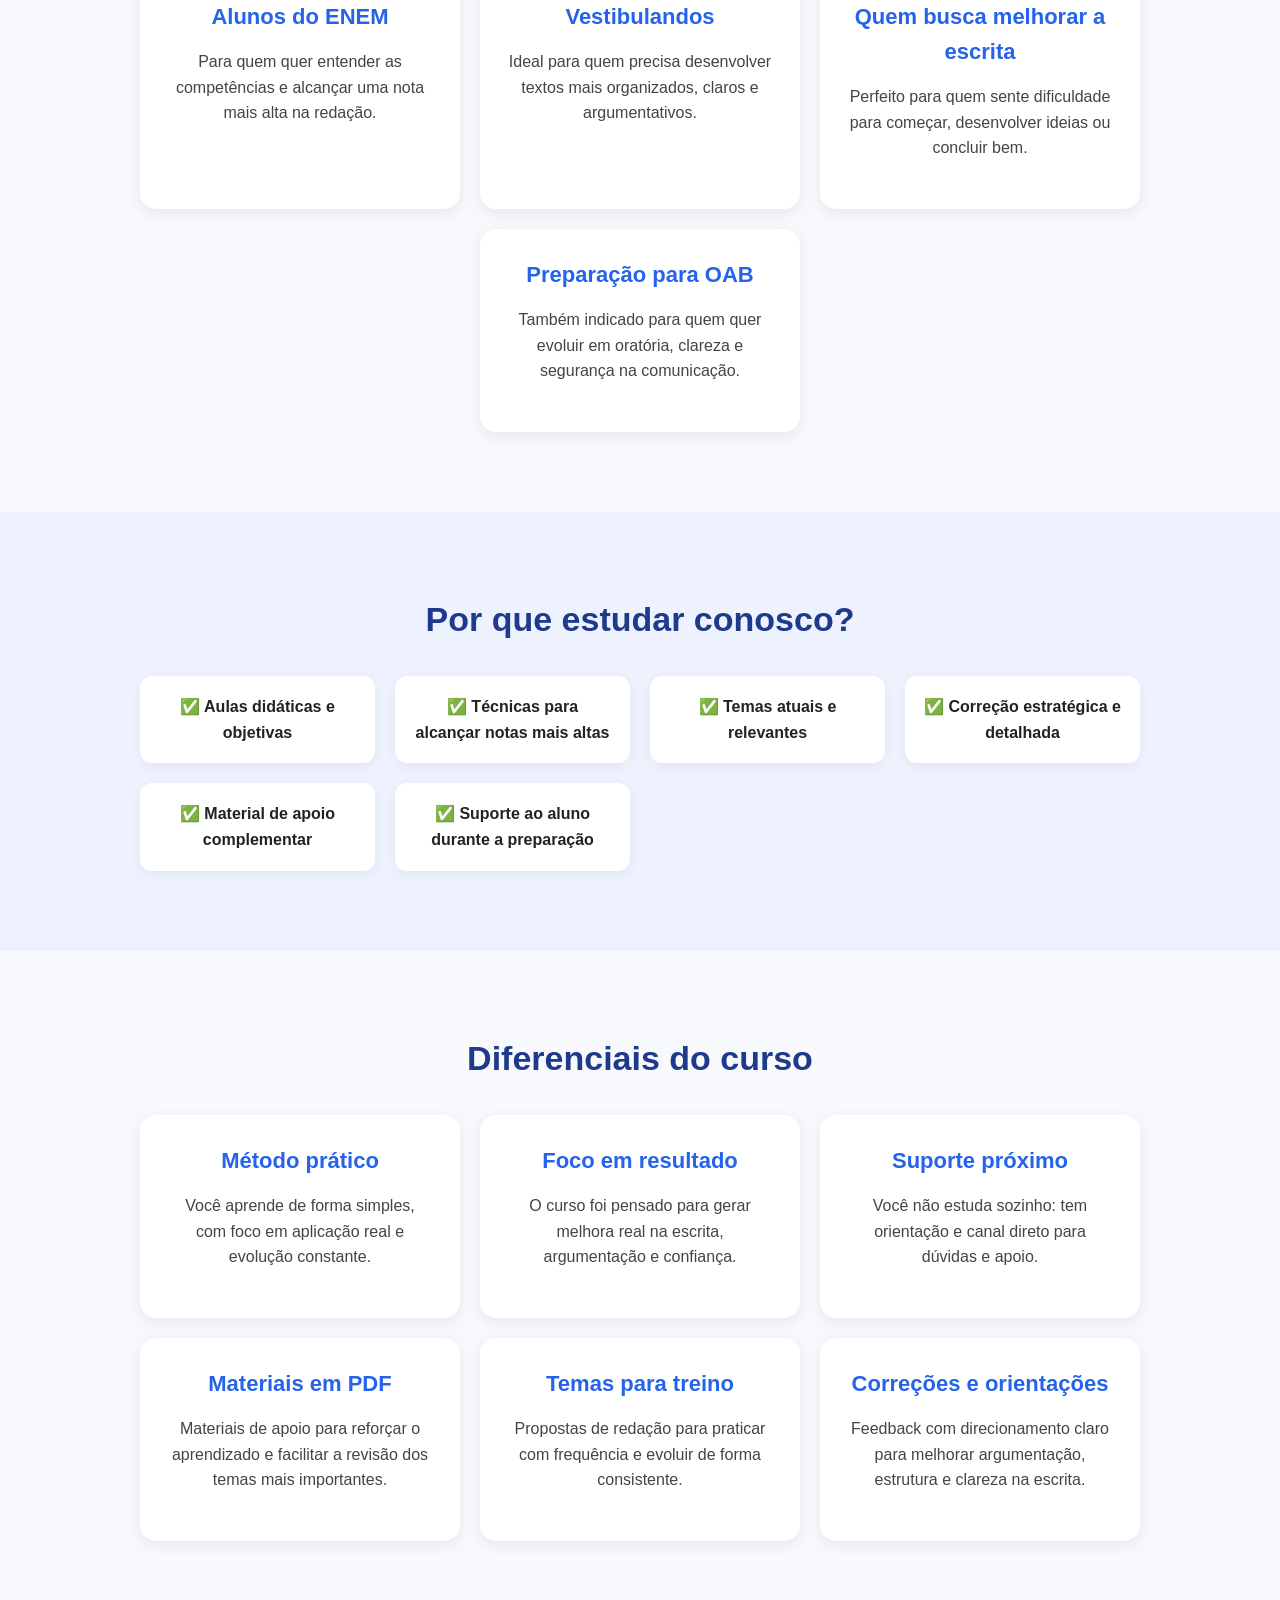
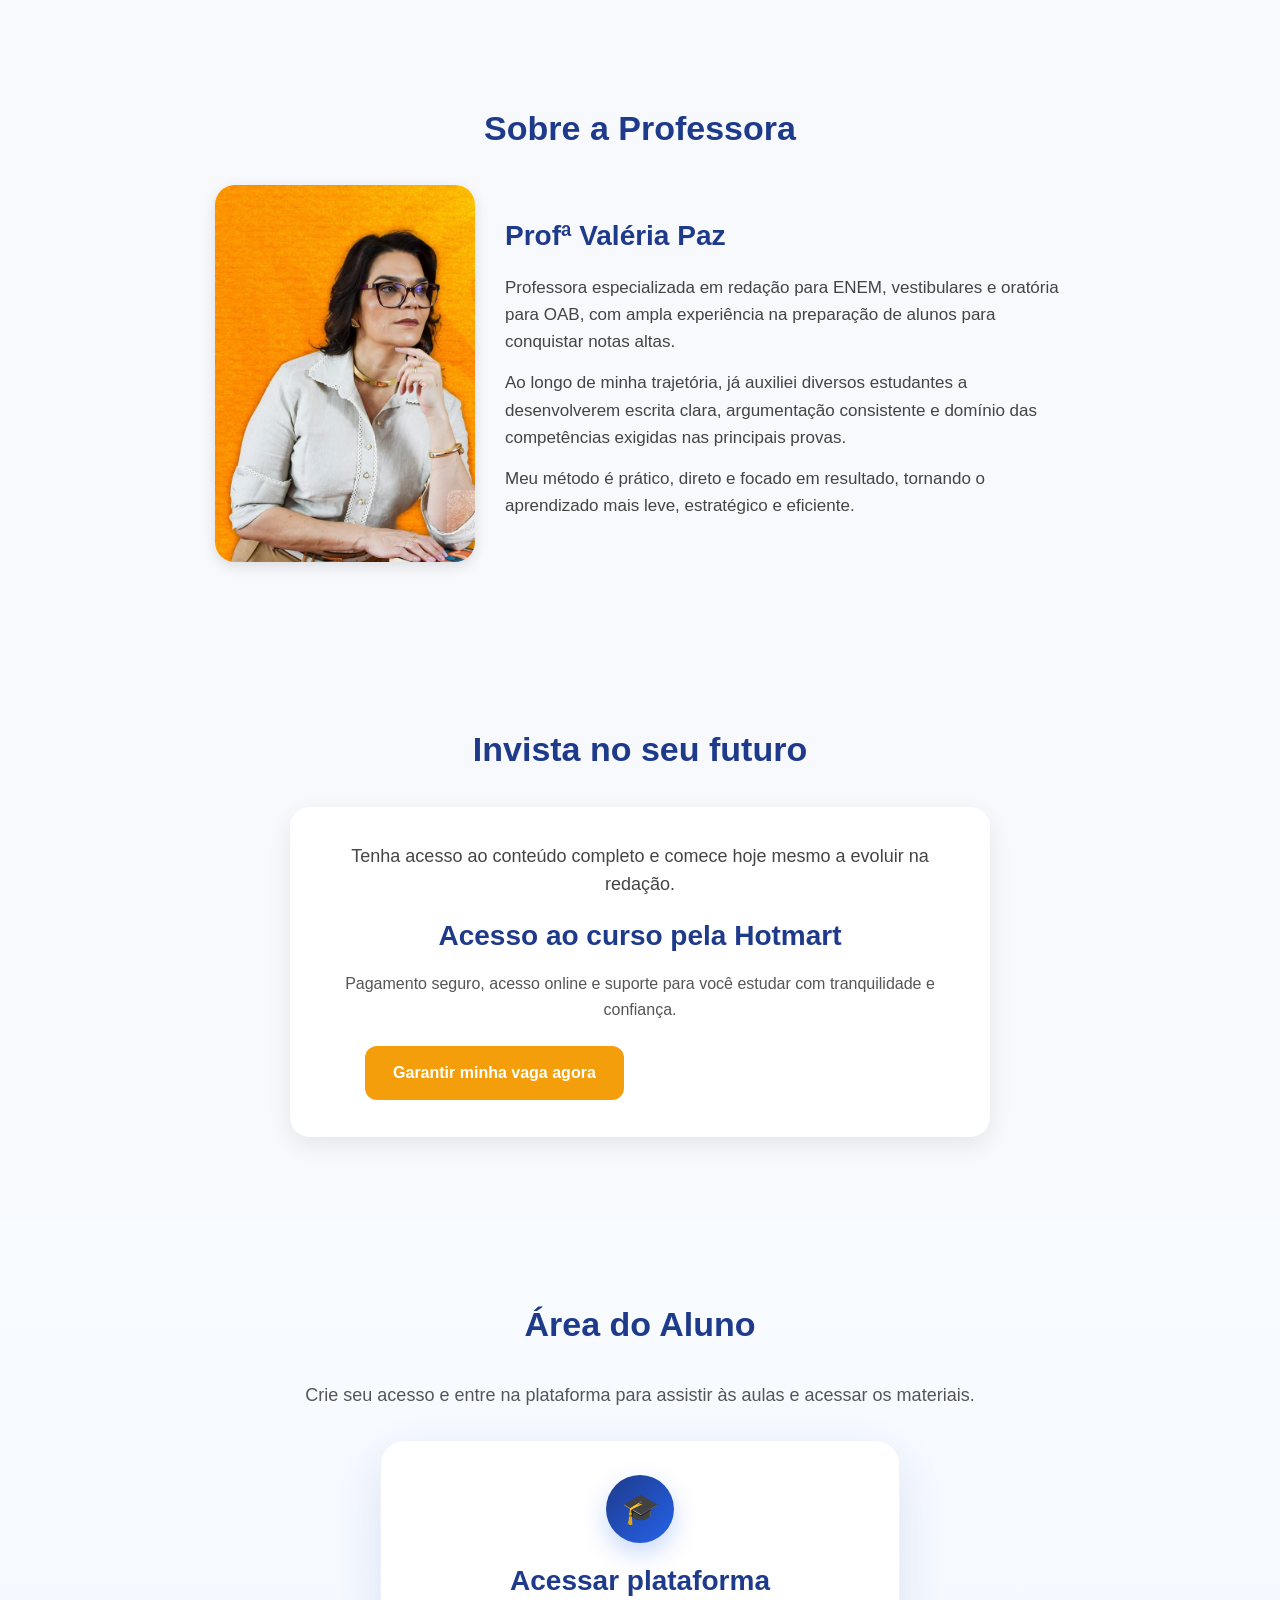
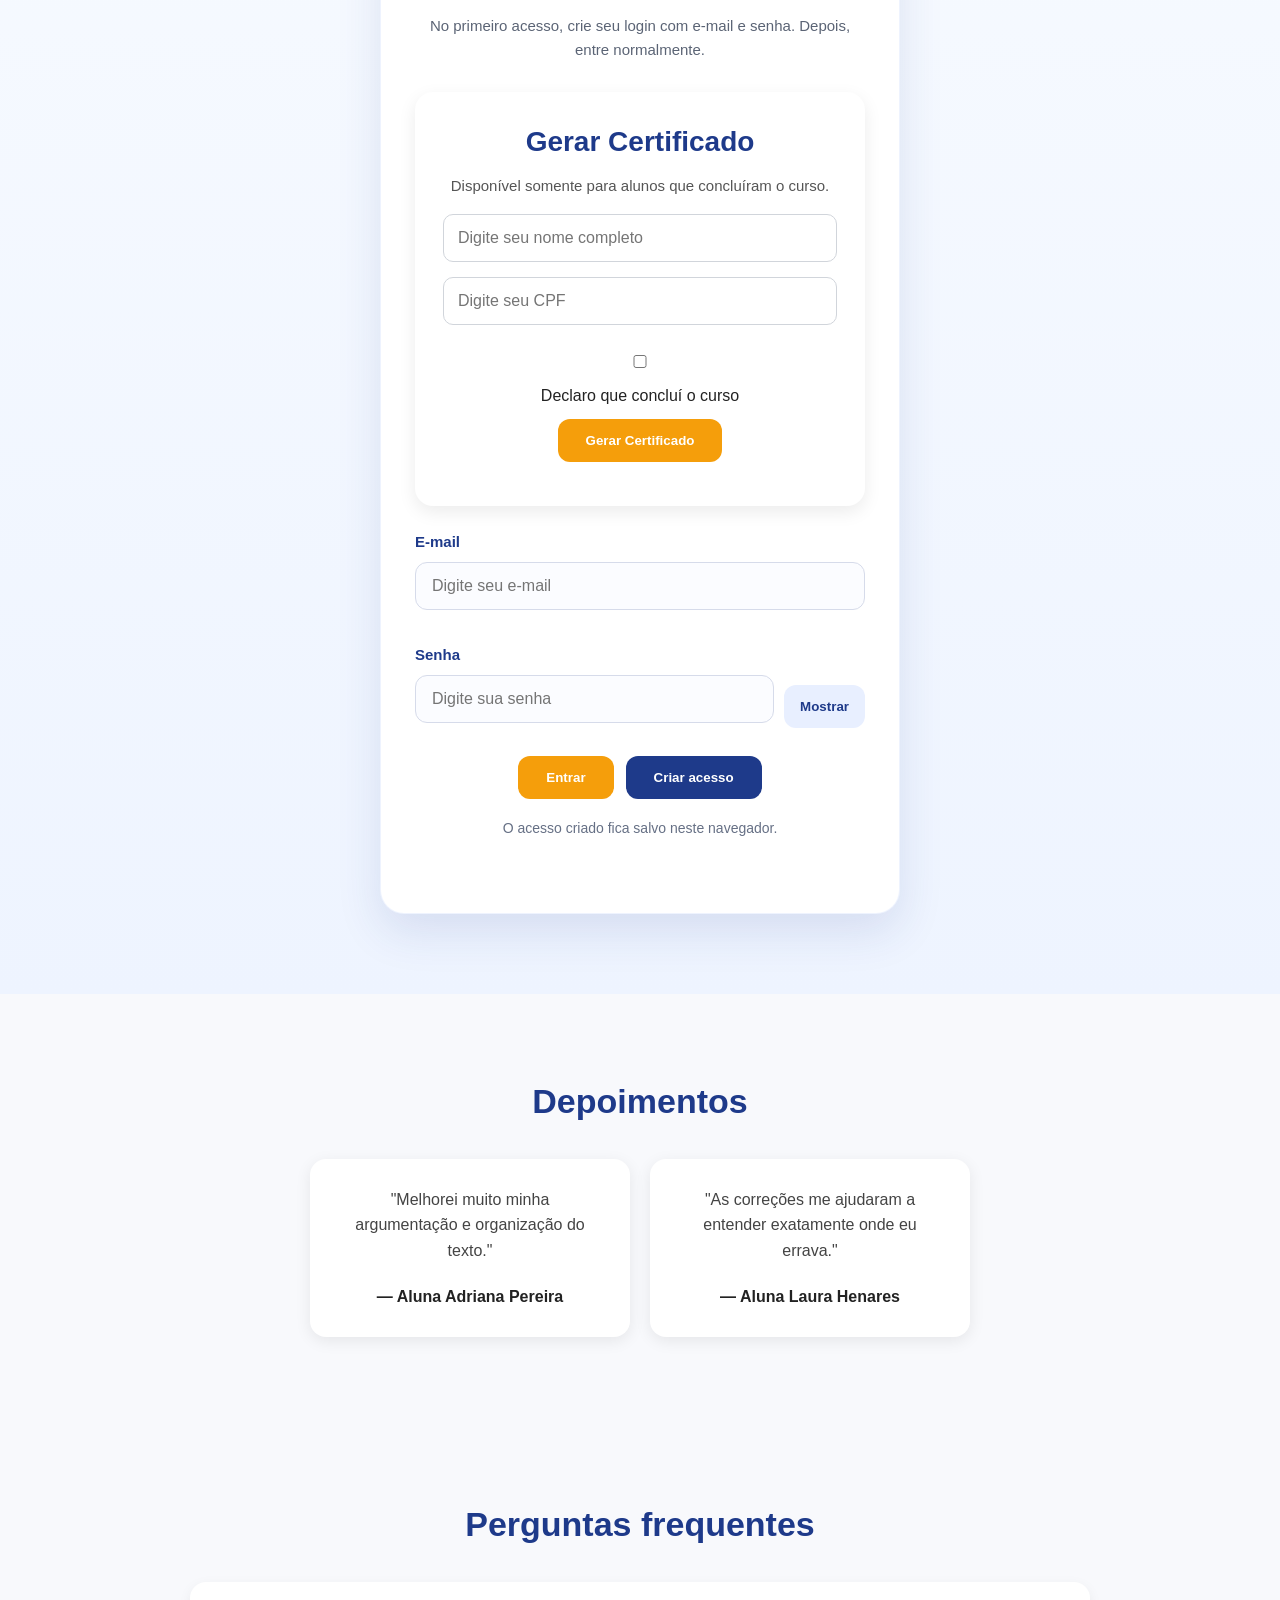
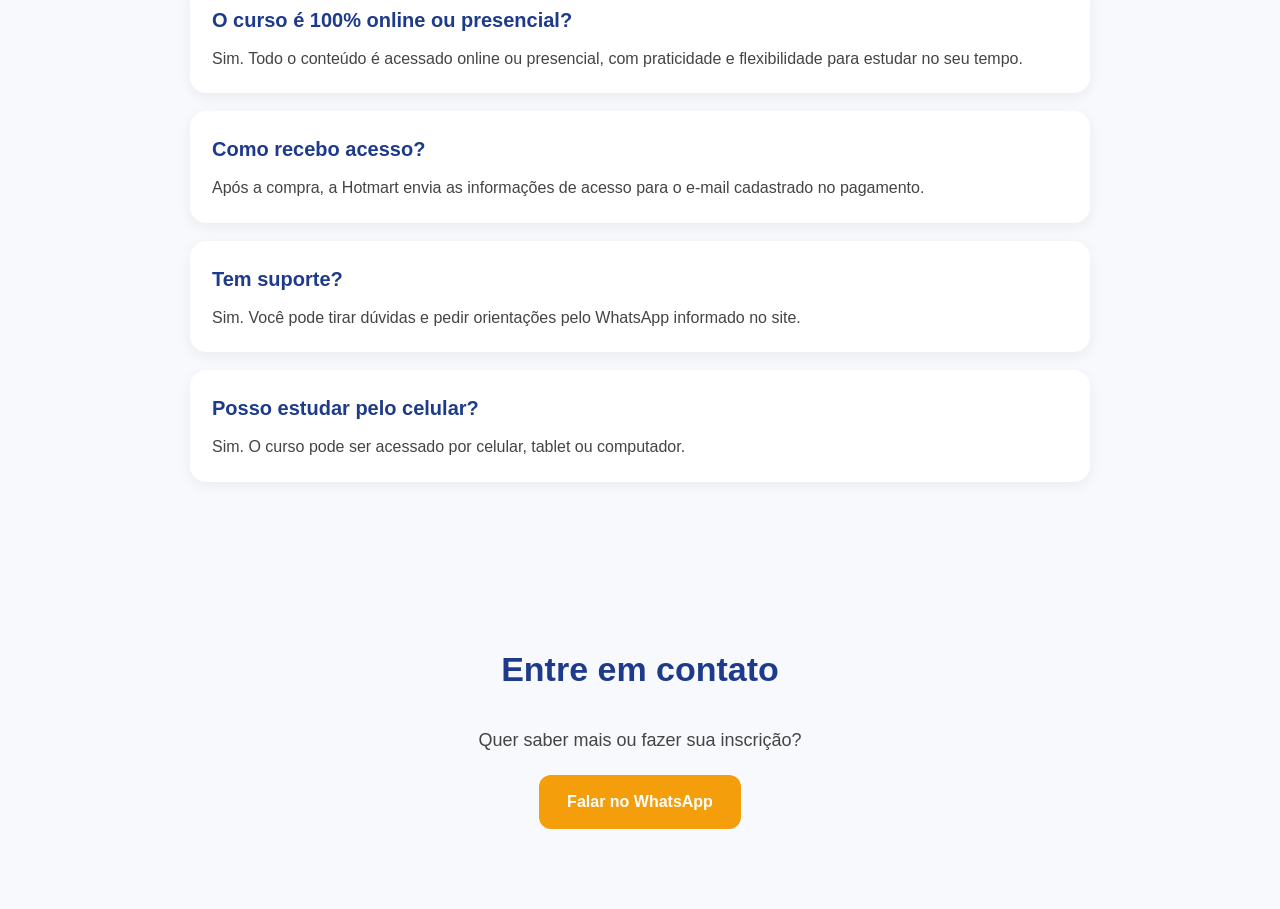
==== commit a956cbec: "Update index.html" ====
--- a/index.html
+++ b/index.html
@@ -200,11 +200,10 @@
       <p class="oferta-texto">
         Pagamento seguro, acesso online e suporte para você estudar com tranquilidade e confiança.
       </p>
-    <a href="https://pay.hotmart.com/N105269073X" target="_blank" class="btn">
+  <a href="https://pay.hotmart.com/N105269073X" target="_blank" class="btn">
   Garantir minha vaga agora
 </a>
-
-<a href="https://go.hotmart.com/N105269073X?dp=1" target="_blank" class="btn btn-outline" style="margin-top:10px;">
+<a href="https://go.hotmart.com/N105269073X?dp=1" target="_blank" class="btn btn-outline">
   Conheça a página no Hotmart
 </a>
     </div>
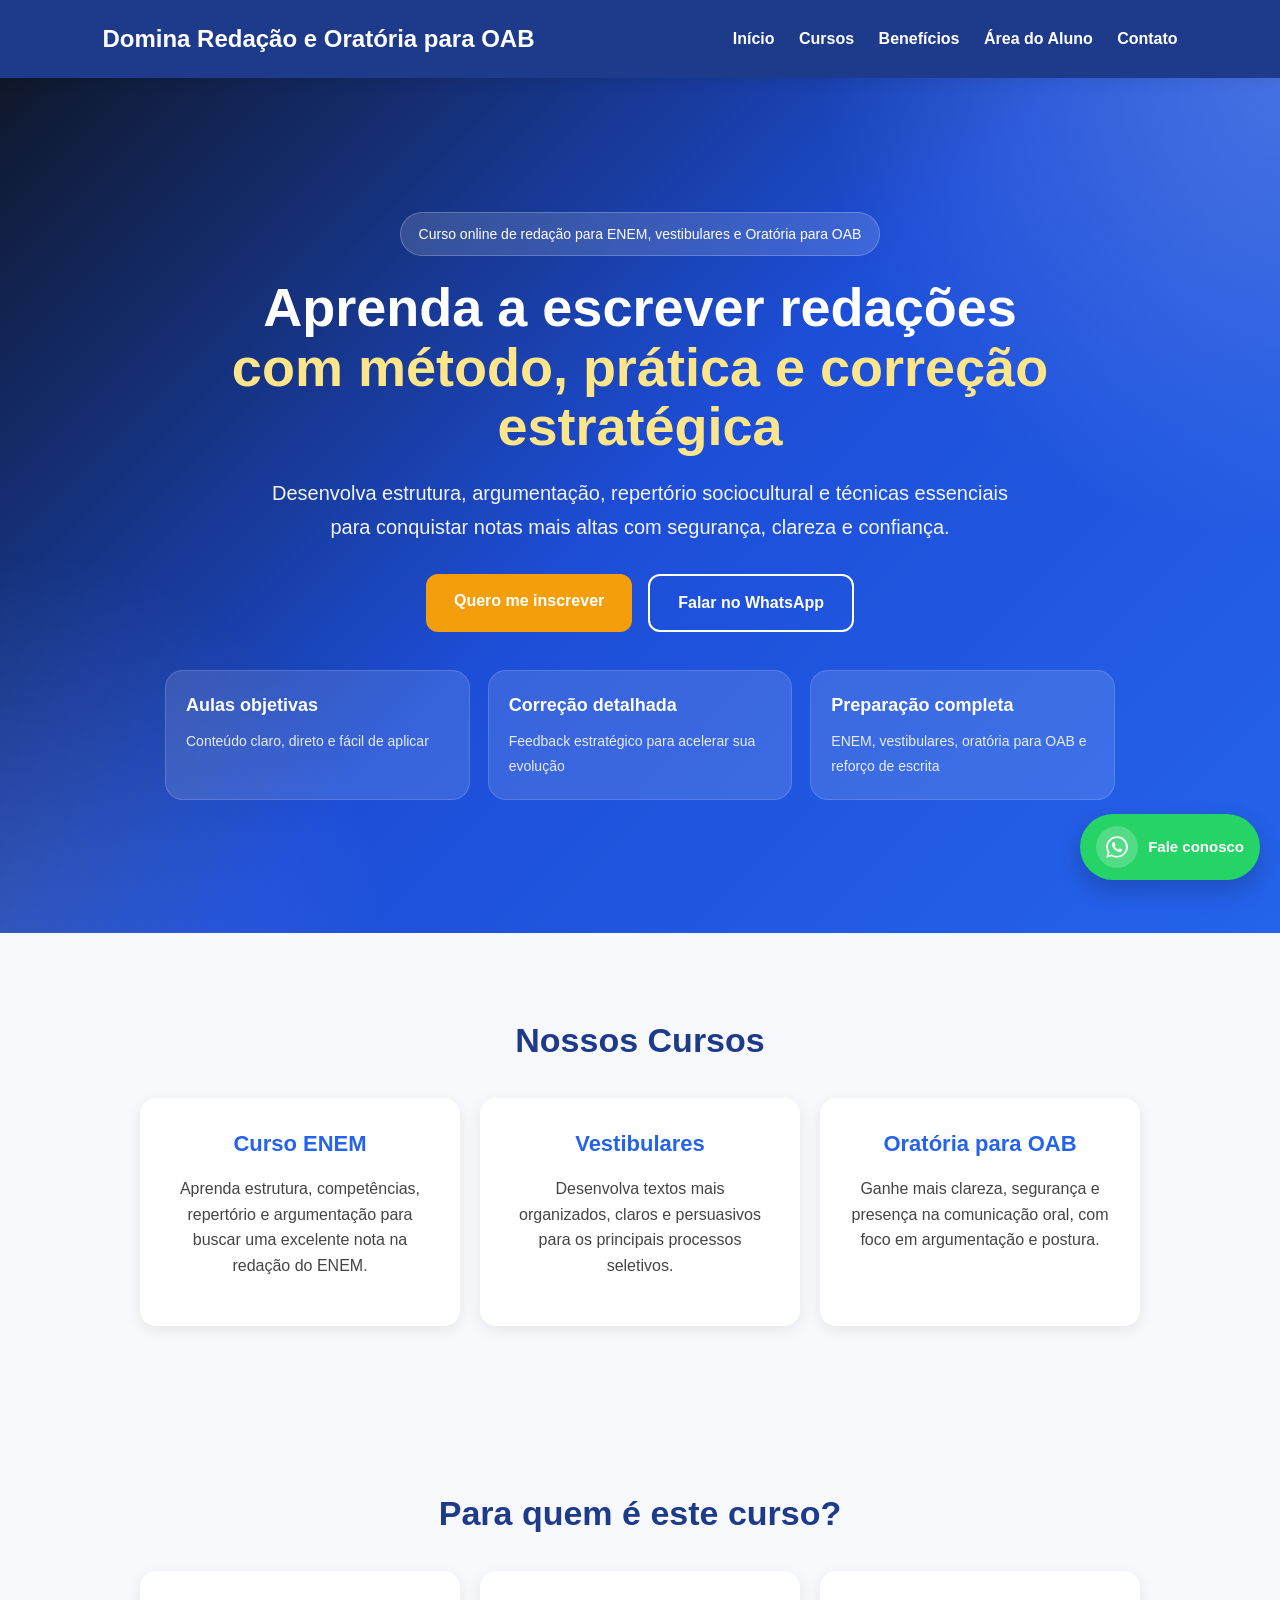
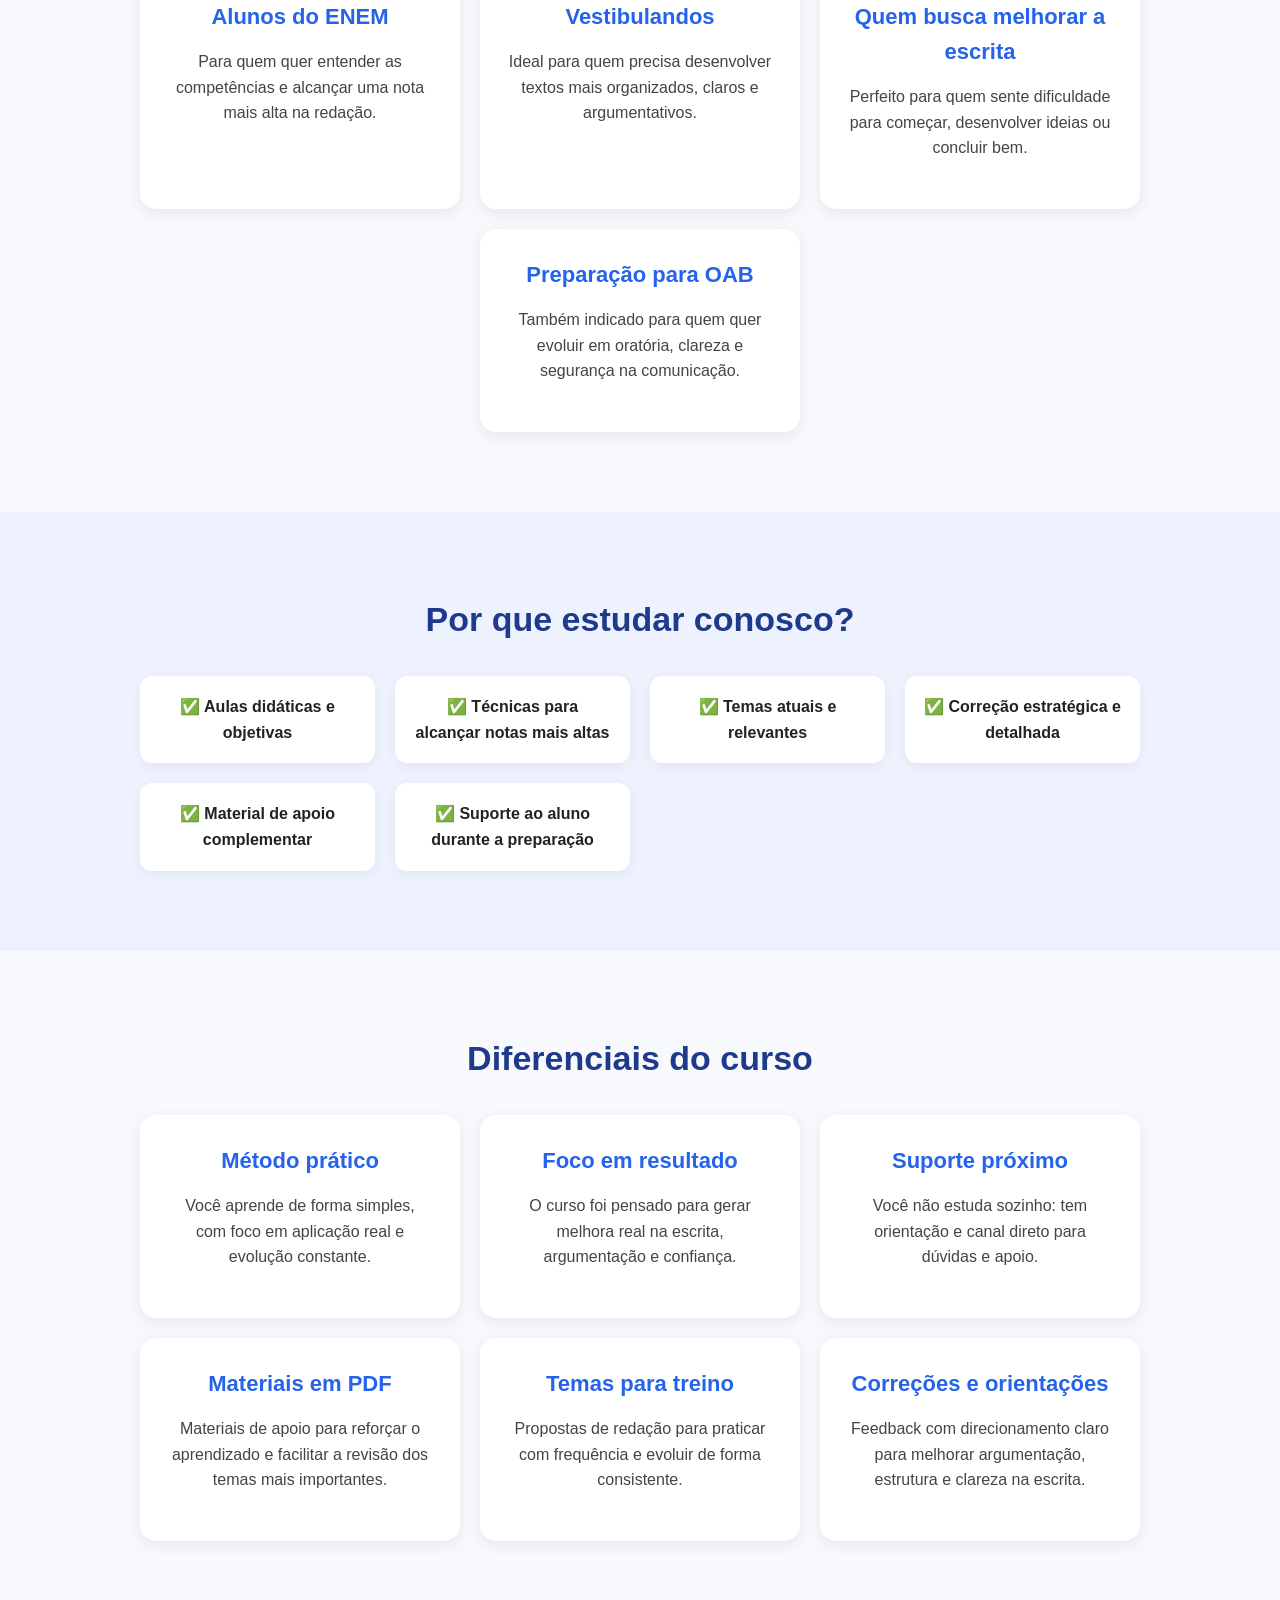
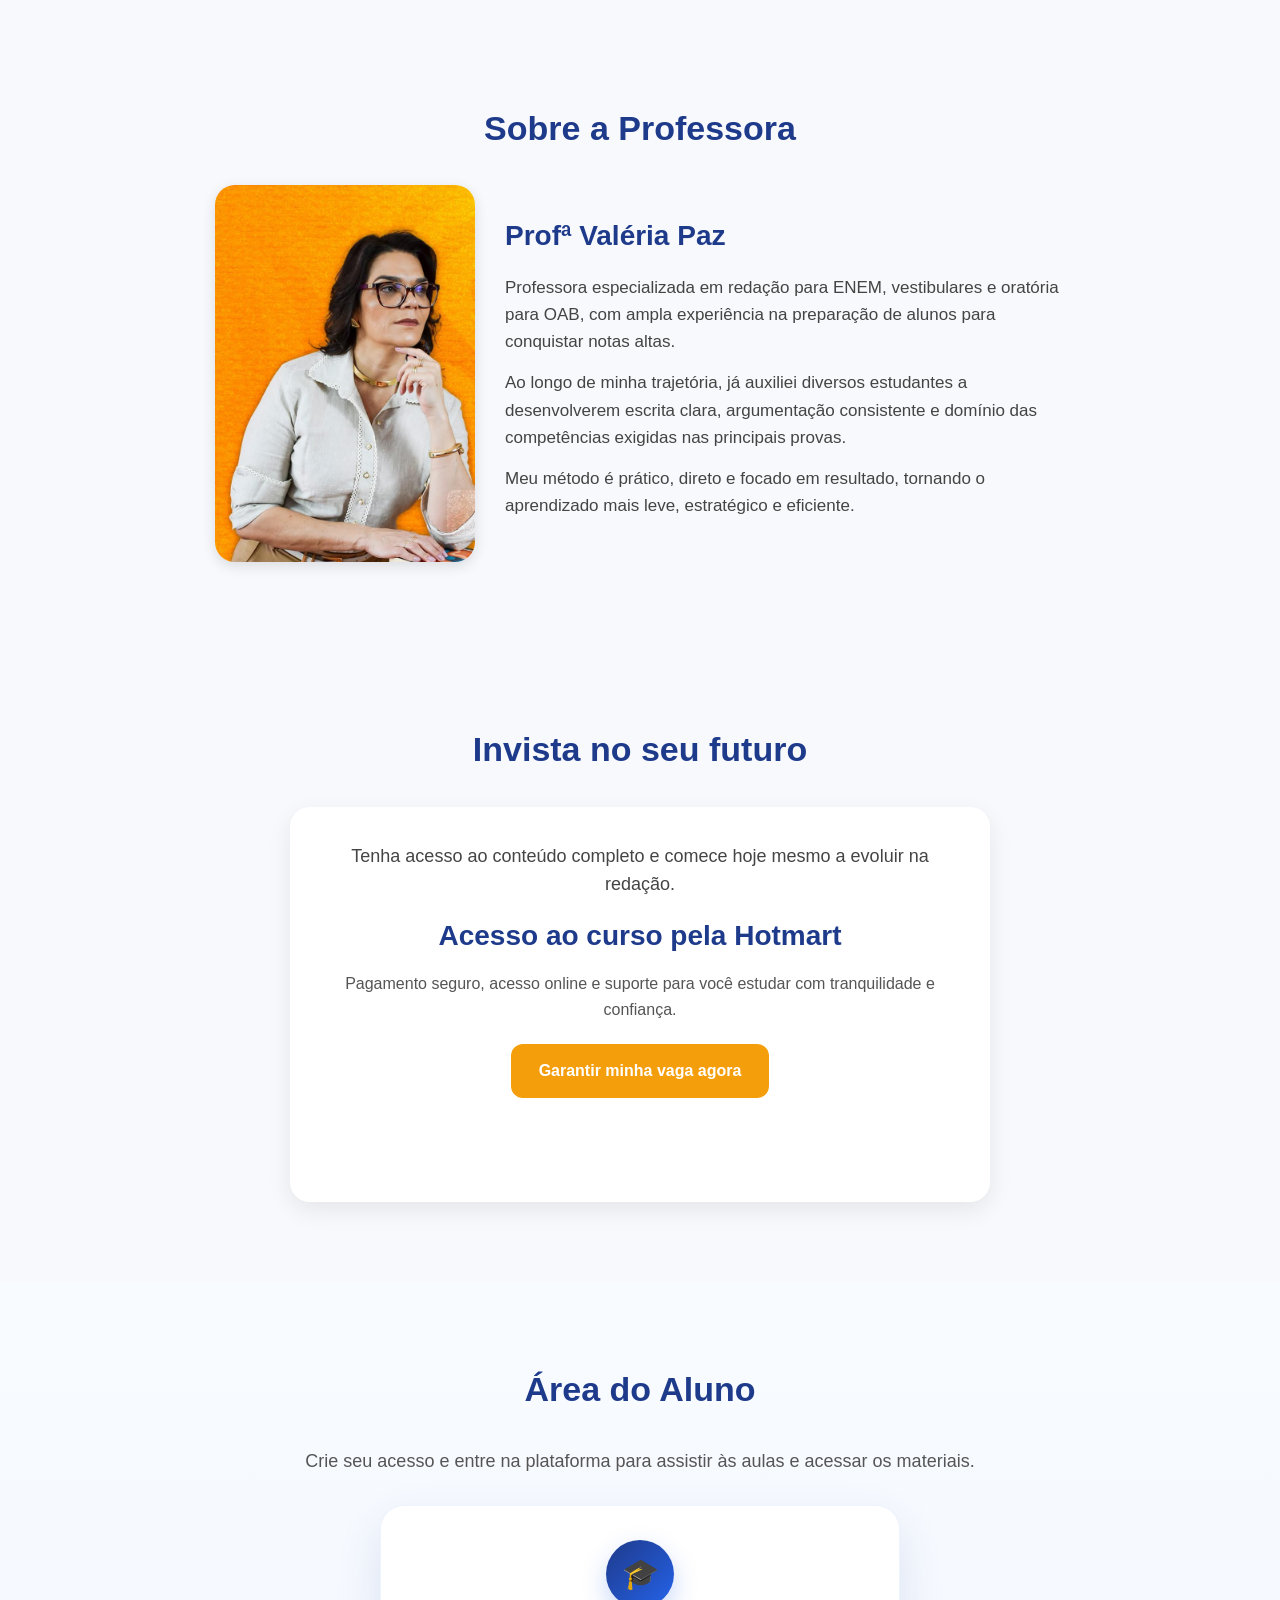
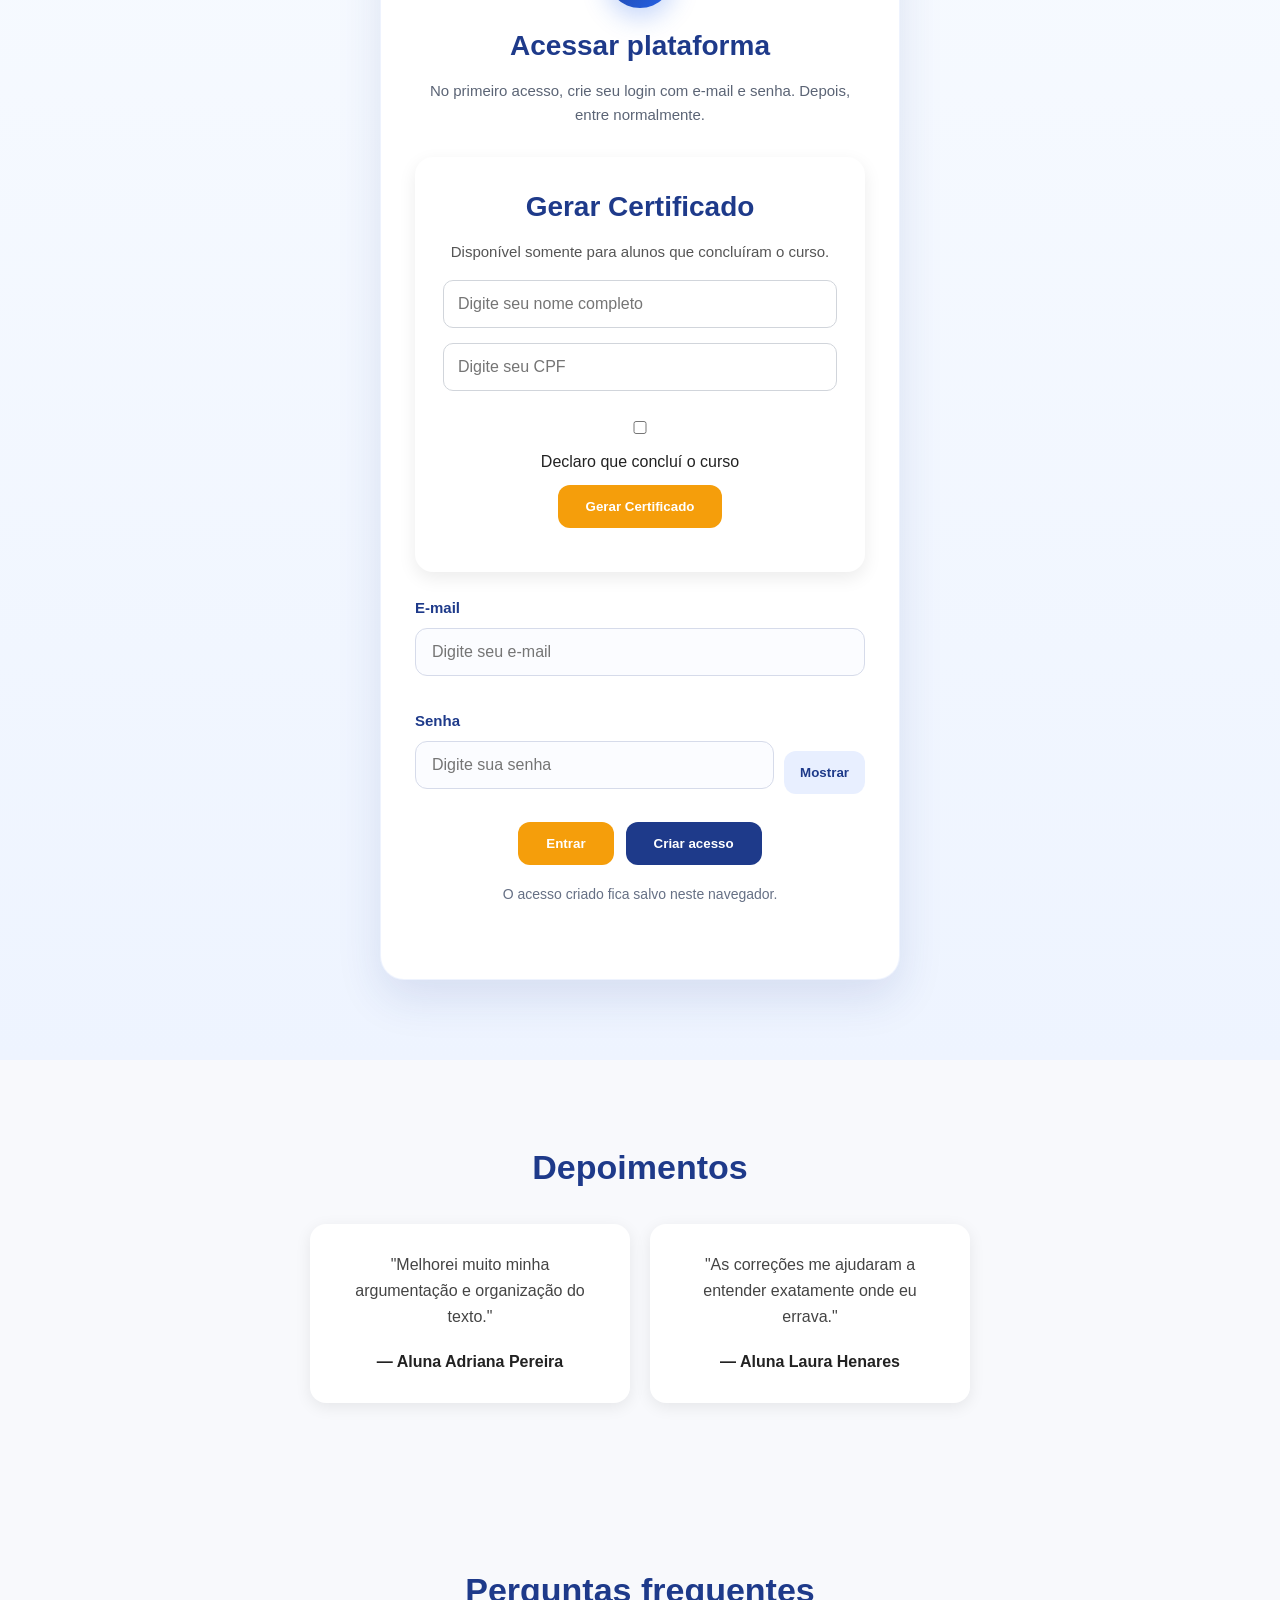
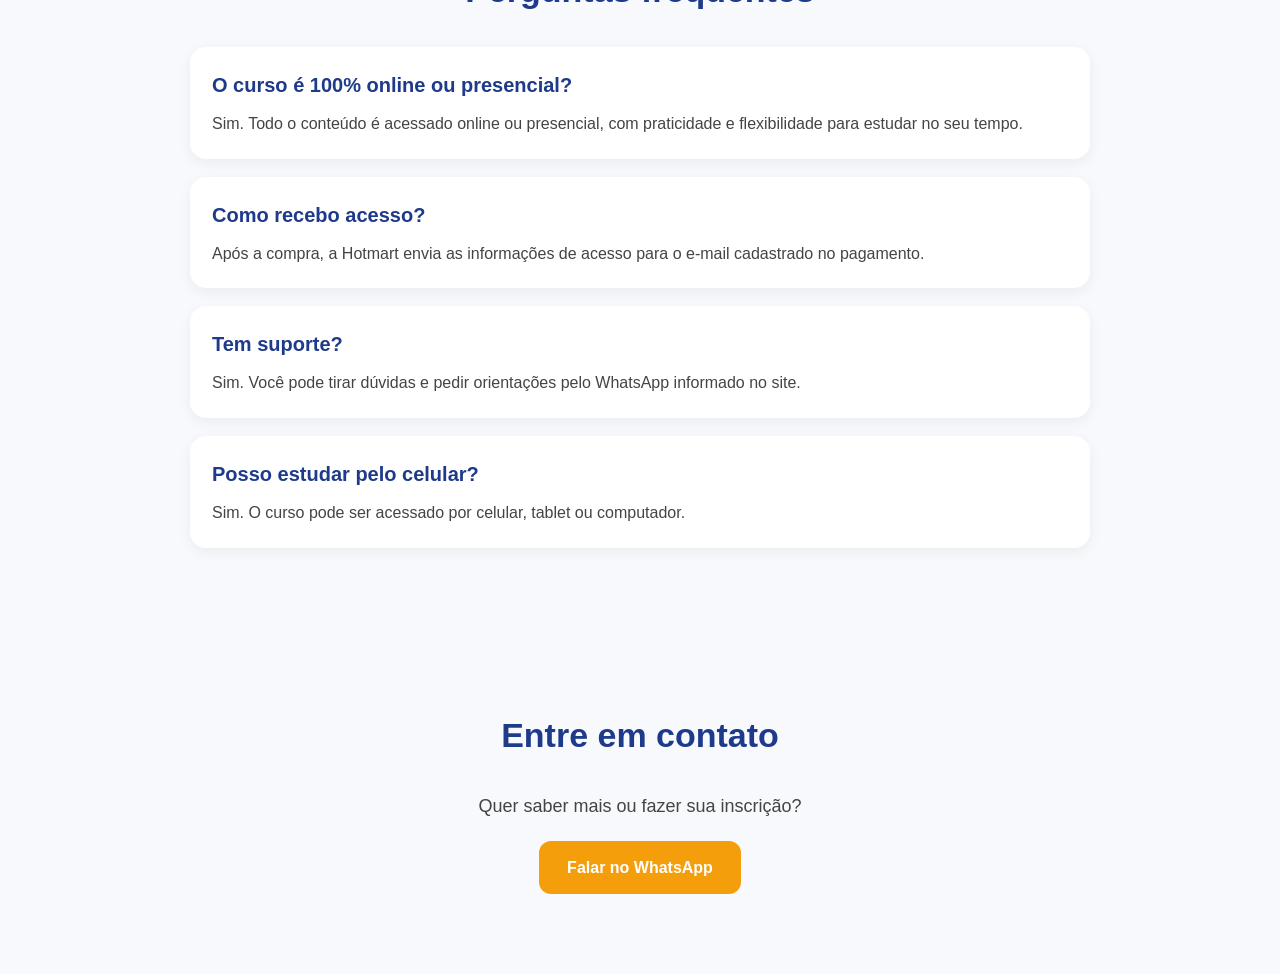
==== commit f8217b49: "Update index.html" ====
--- a/index.html
+++ b/index.html
@@ -194,18 +194,22 @@
 
   <section class="section oferta">
     <h2>Invista no seu futuro</h2>
-    <div class="oferta-box">
+    <div class="oferta-box" style="text-align: center;">
       <p class="oferta-subtitulo">Tenha acesso ao conteúdo completo e comece hoje mesmo a evoluir na redação.</p>
       <div class="preco">Acesso ao curso pela Hotmart</div>
       <p class="oferta-texto">
         Pagamento seguro, acesso online e suporte para você estudar com tranquilidade e confiança.
       </p>
-  <a href="https://pay.hotmart.com/N105269073X" target="_blank" class="btn">
-  Garantir minha vaga agora
-</a>
-<a href="https://go.hotmart.com/N105269073X?dp=1" target="_blank" class="btn btn-outline">
-  Conheça a página no Hotmart
-</a>
+
+      <div style="display: flex; flex-direction: column; align-items: center; gap: 12px;">
+        <a href="https://pay.hotmart.com/N105269073X" target="_blank" class="btn">
+          Garantir minha vaga agora
+        </a>
+
+        <a href="https://go.hotmart.com/N105269073X?dp=1" target="_blank" class="btn btn-outline">
+          Conheça a página no Hotmart
+        </a>
+      </div>
     </div>
   </section>
 
@@ -324,7 +328,6 @@
    aria-label="Fale conosco no WhatsApp">
 
   <span class="whatsapp-icon">
-    <!-- ÍCONE OFICIAL SVG -->
     <svg viewBox="0 0 32 32" width="22" height="22" fill="white">
       <path d="M16 .4C7.2.4.2 7.4.2 16c0 2.8.7 5.4 2.1 7.8L.4 31.6l8-2.1c2.3 1.2 4.9 1.9 7.6 1.9 8.8 0 15.8-7 15.8-15.6C31.8 7.4 24.8.4 16 .4zm0 28.6c-2.4 0-4.8-.6-6.9-1.8l-.5-.3-4.7 1.2 1.3-4.6-.3-.5c-1.3-2.1-2-4.5-2-7.1C2.9 8.8 8.9 2.9 16 2.9s13.1 5.9 13.1 13.1S23.1 29 16 29zm7.3-9.8c-.4-.2-2.2-1.1-2.6-1.2-.3-.1-.6-.2-.9.2-.2.3-1 1.2-1.2 1.5-.2.2-.4.3-.8.1-2.2-1.1-3.6-2-5.1-4.5-.4-.6.4-.6 1.1-2 .1-.2.1-.5 0-.7-.1-.2-.9-2.2-1.2-3-.3-.8-.6-.7-.9-.7h-.8c-.3 0-.7.1-1 .5-.3.3-1.3 1.3-1.3 3.2s1.3 3.7 1.5 4c.2.3 2.6 4.1 6.3 5.7.9.4 1.6.6 2.1.8.9.3 1.7.2 2.3.1.7-.1 2.2-.9 2.5-1.8.3-.9.3-1.6.2-1.8-.1-.2-.3-.3-.7-.5z"/>
     </svg>
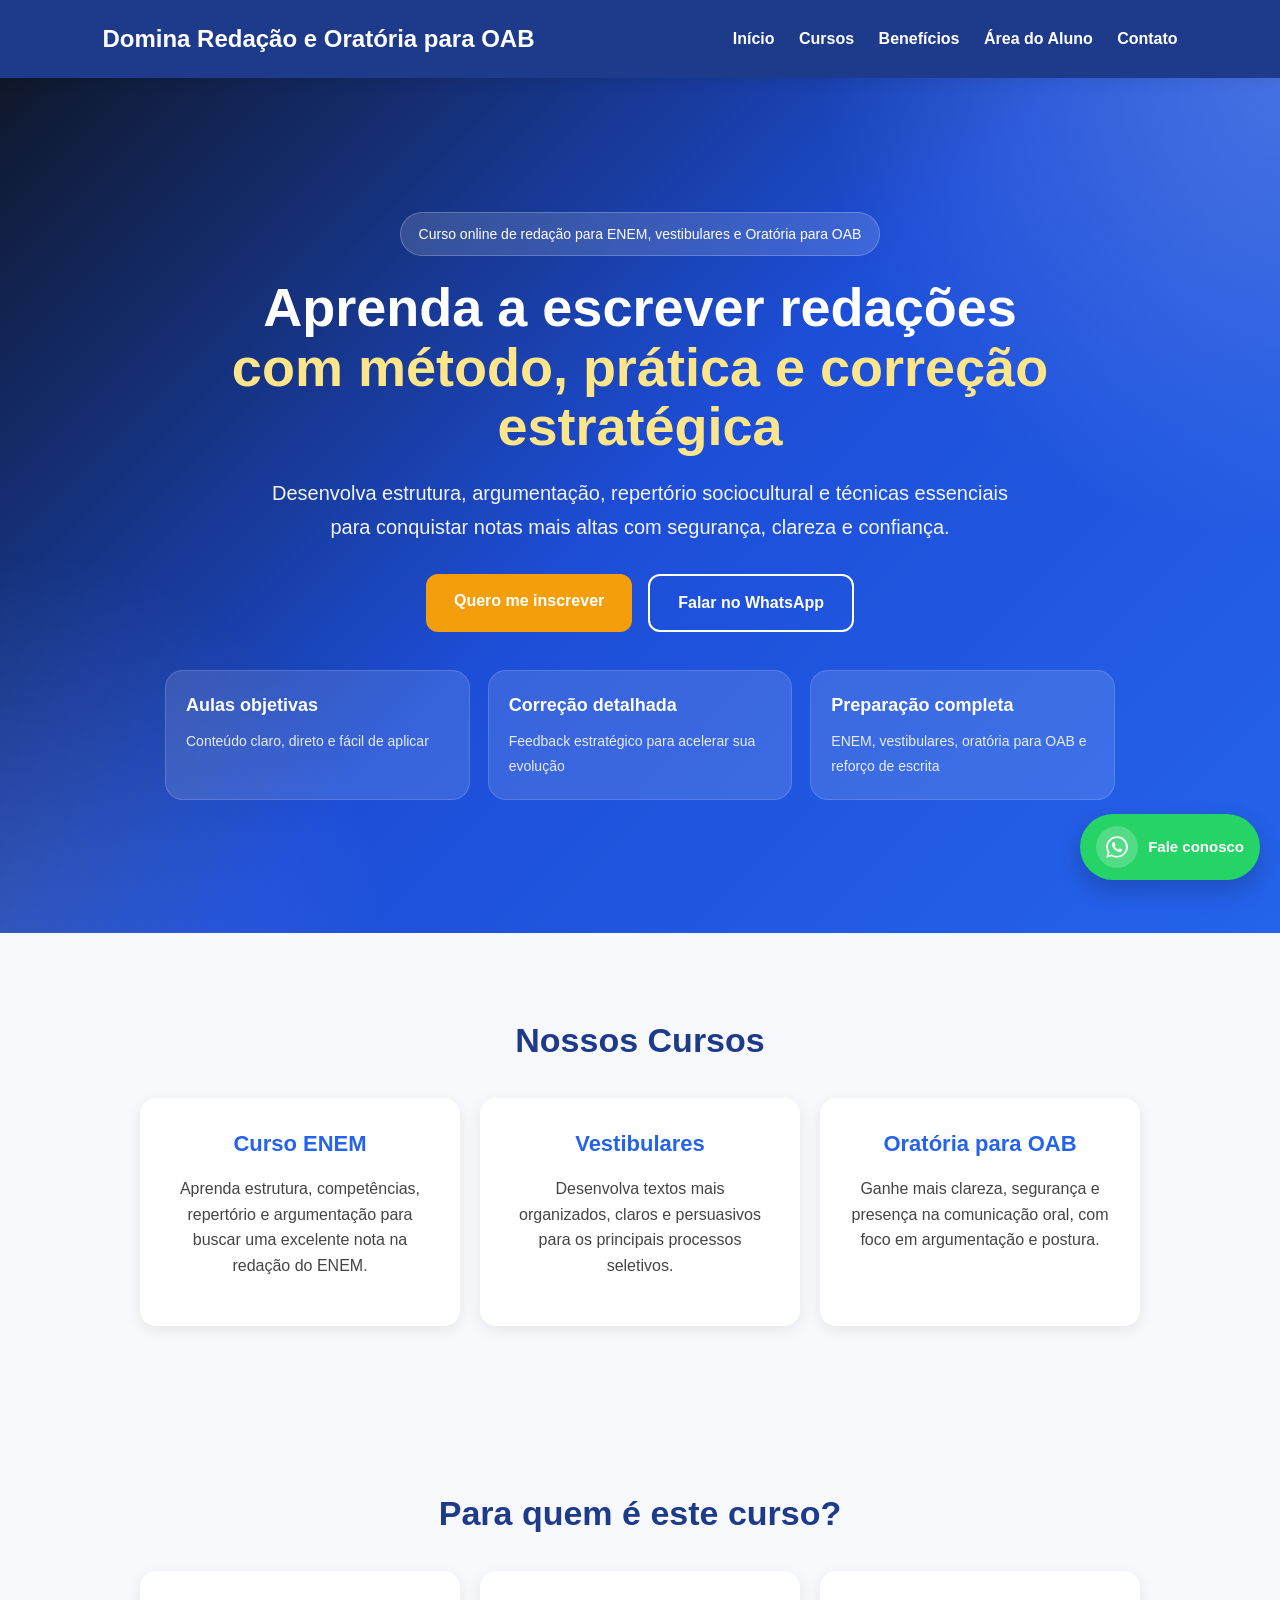
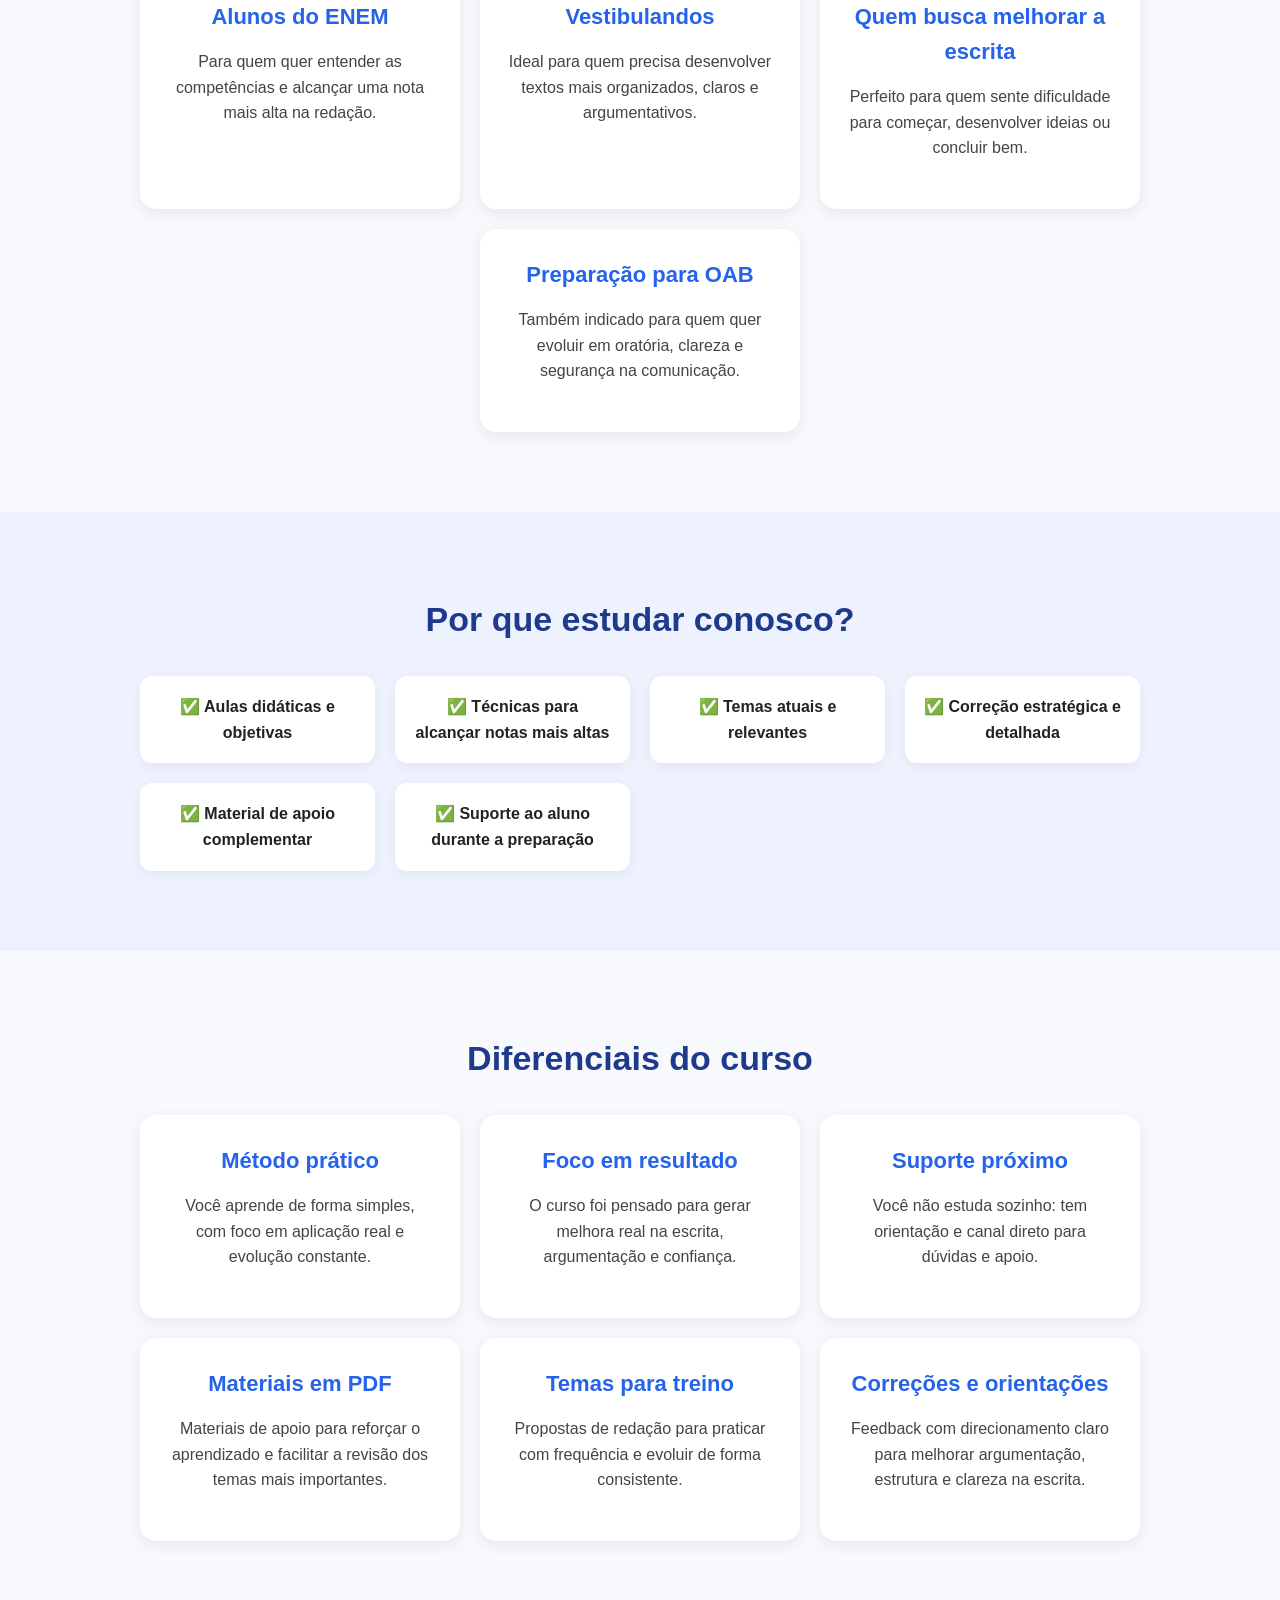
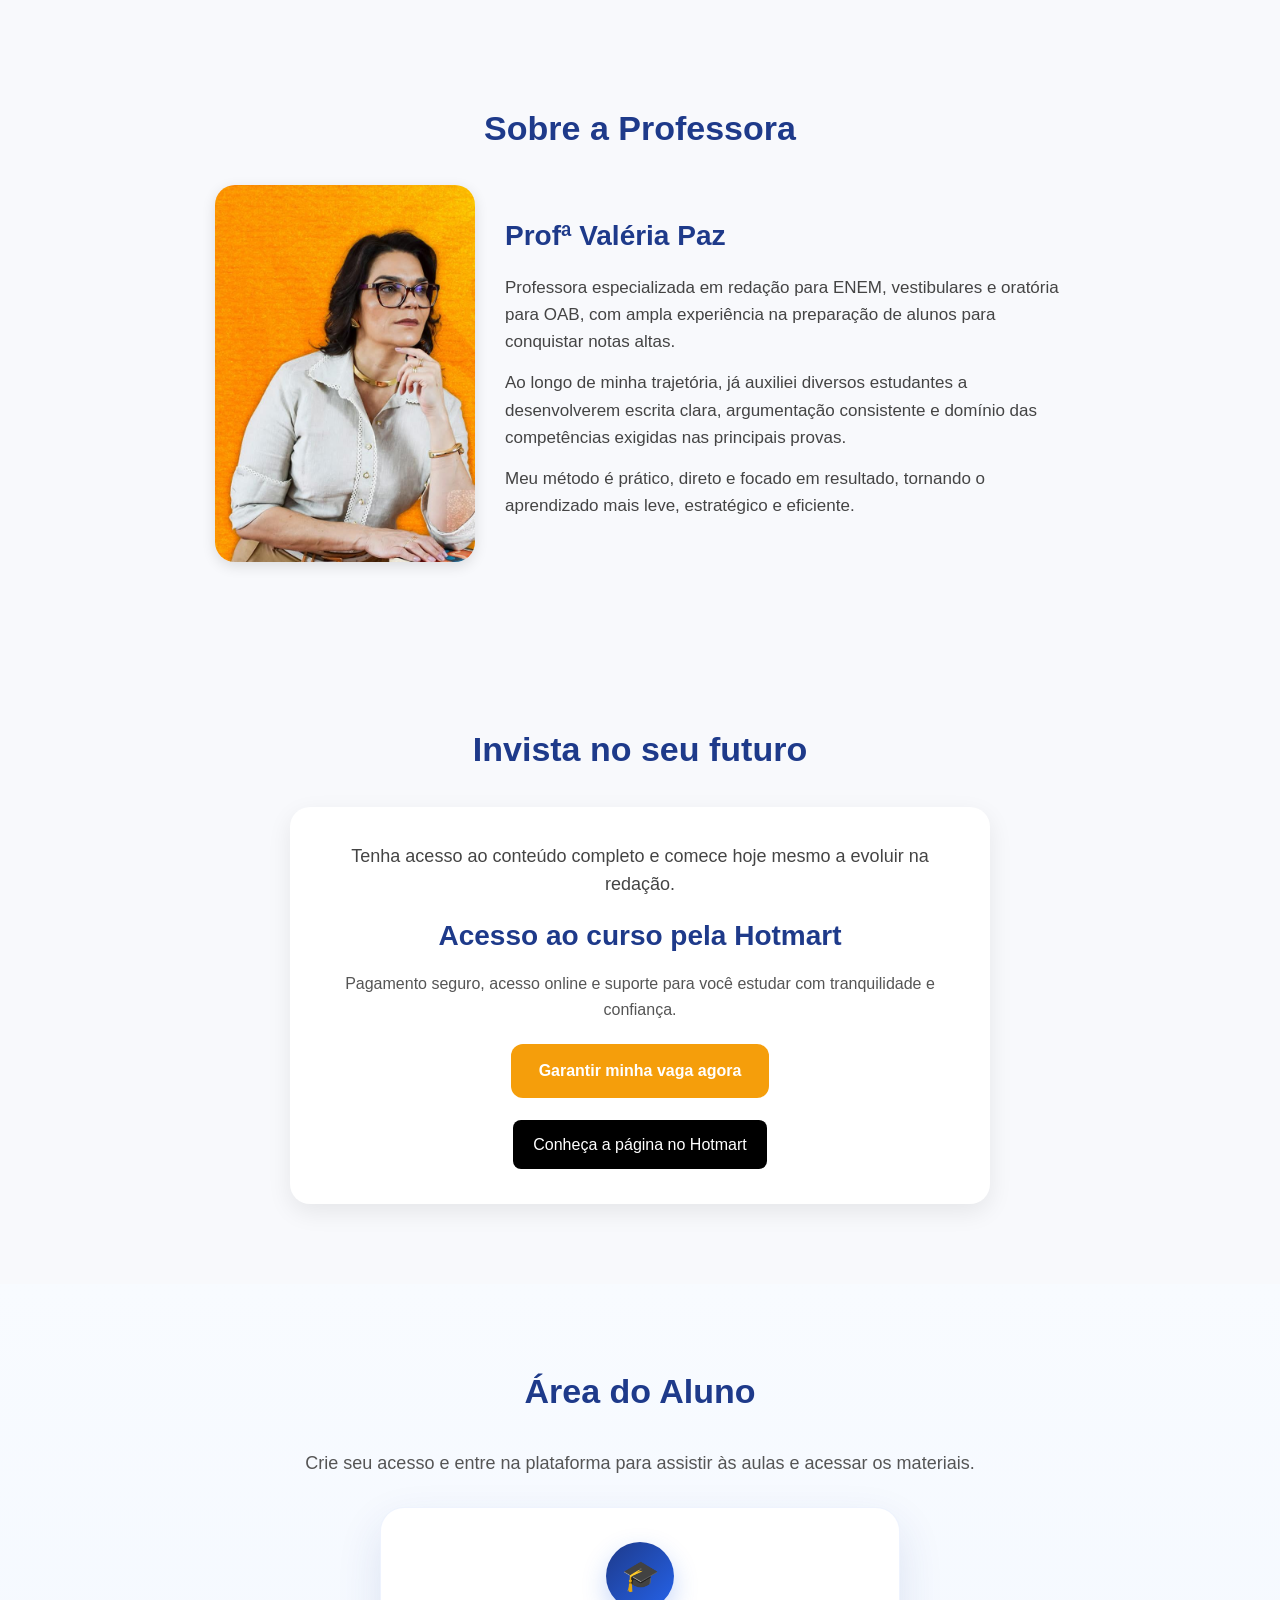
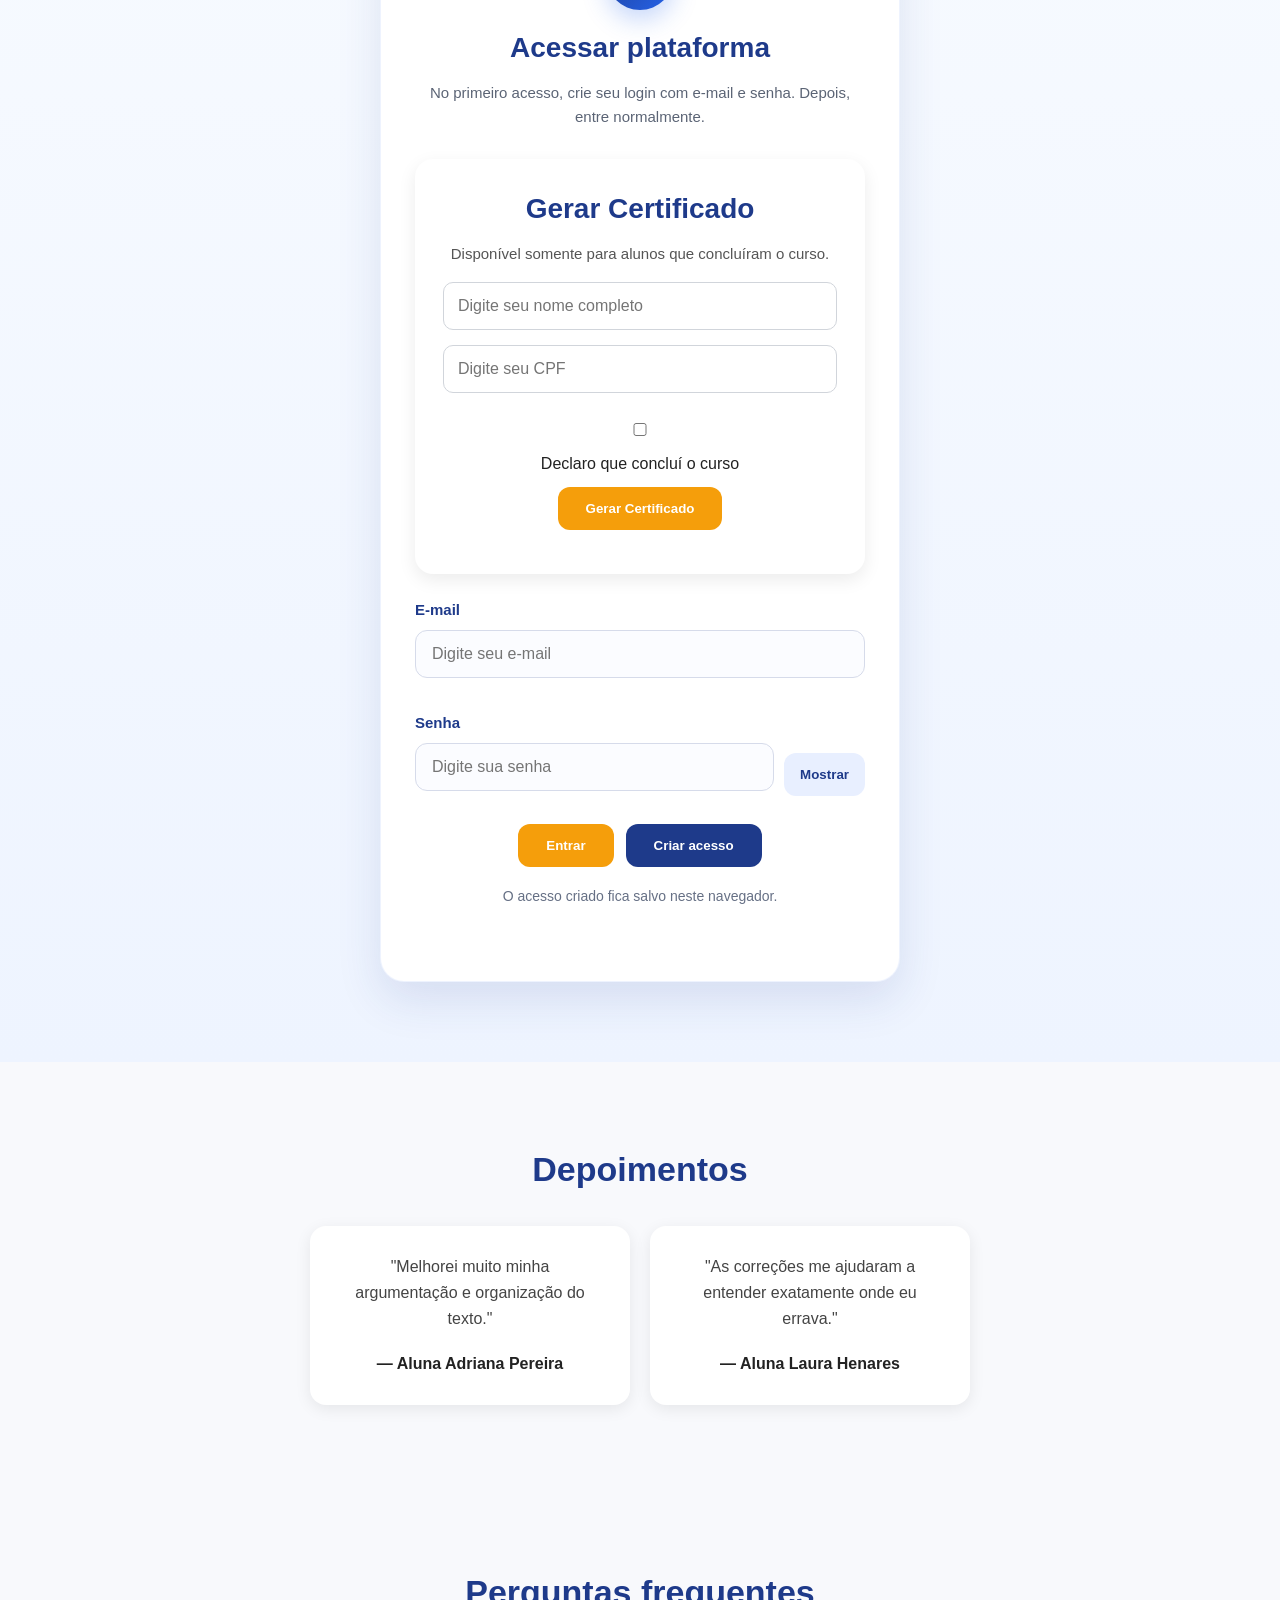
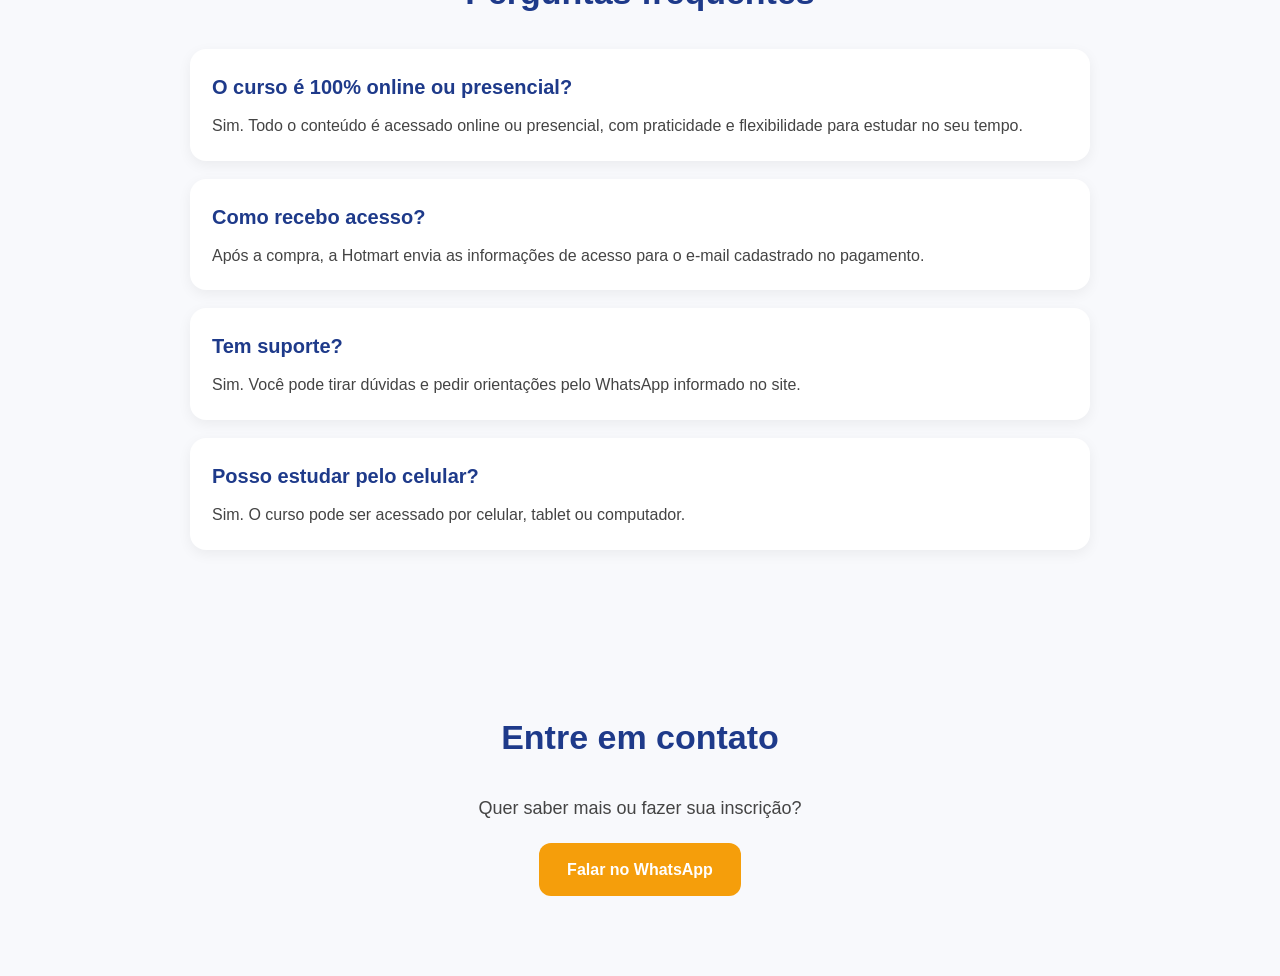
==== commit d0a9fcb0: "Update index.html" ====
--- a/index.html
+++ b/index.html
@@ -205,10 +205,11 @@
         <a href="https://pay.hotmart.com/N105269073X" target="_blank" class="btn">
           Garantir minha vaga agora
         </a>
-
-        <a href="https://go.hotmart.com/N105269073X?dp=1" target="_blank" class="btn btn-outline">
-          Conheça a página no Hotmart
-        </a>
+<a href="https://go.hotmart.com/N105269073X?dp=1"
+   target="_blank"
+   style="display:inline-block; background:#000; color:#fff; padding:12px 20px; border-radius:8px; margin-top:10px; text-decoration:none;">
+  Conheça a página no Hotmart
+</a>
       </div>
     </div>
   </section>
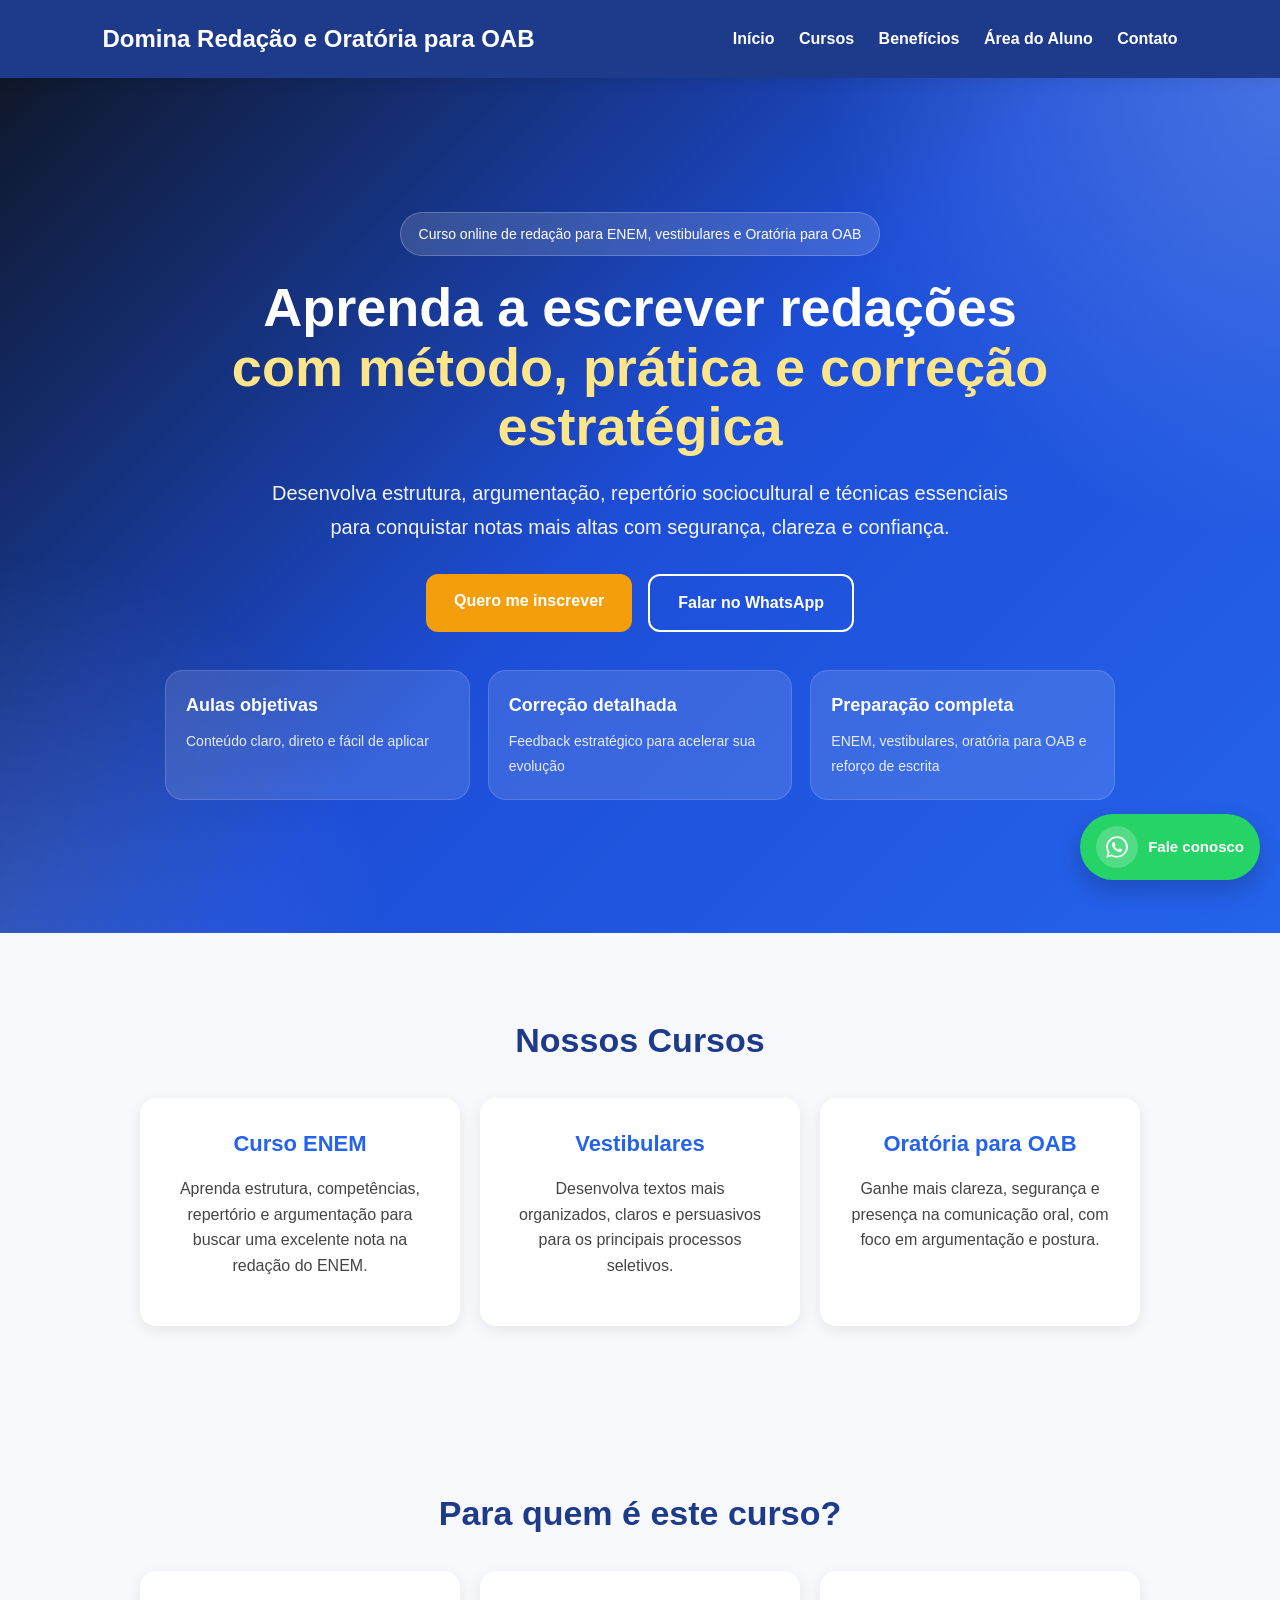
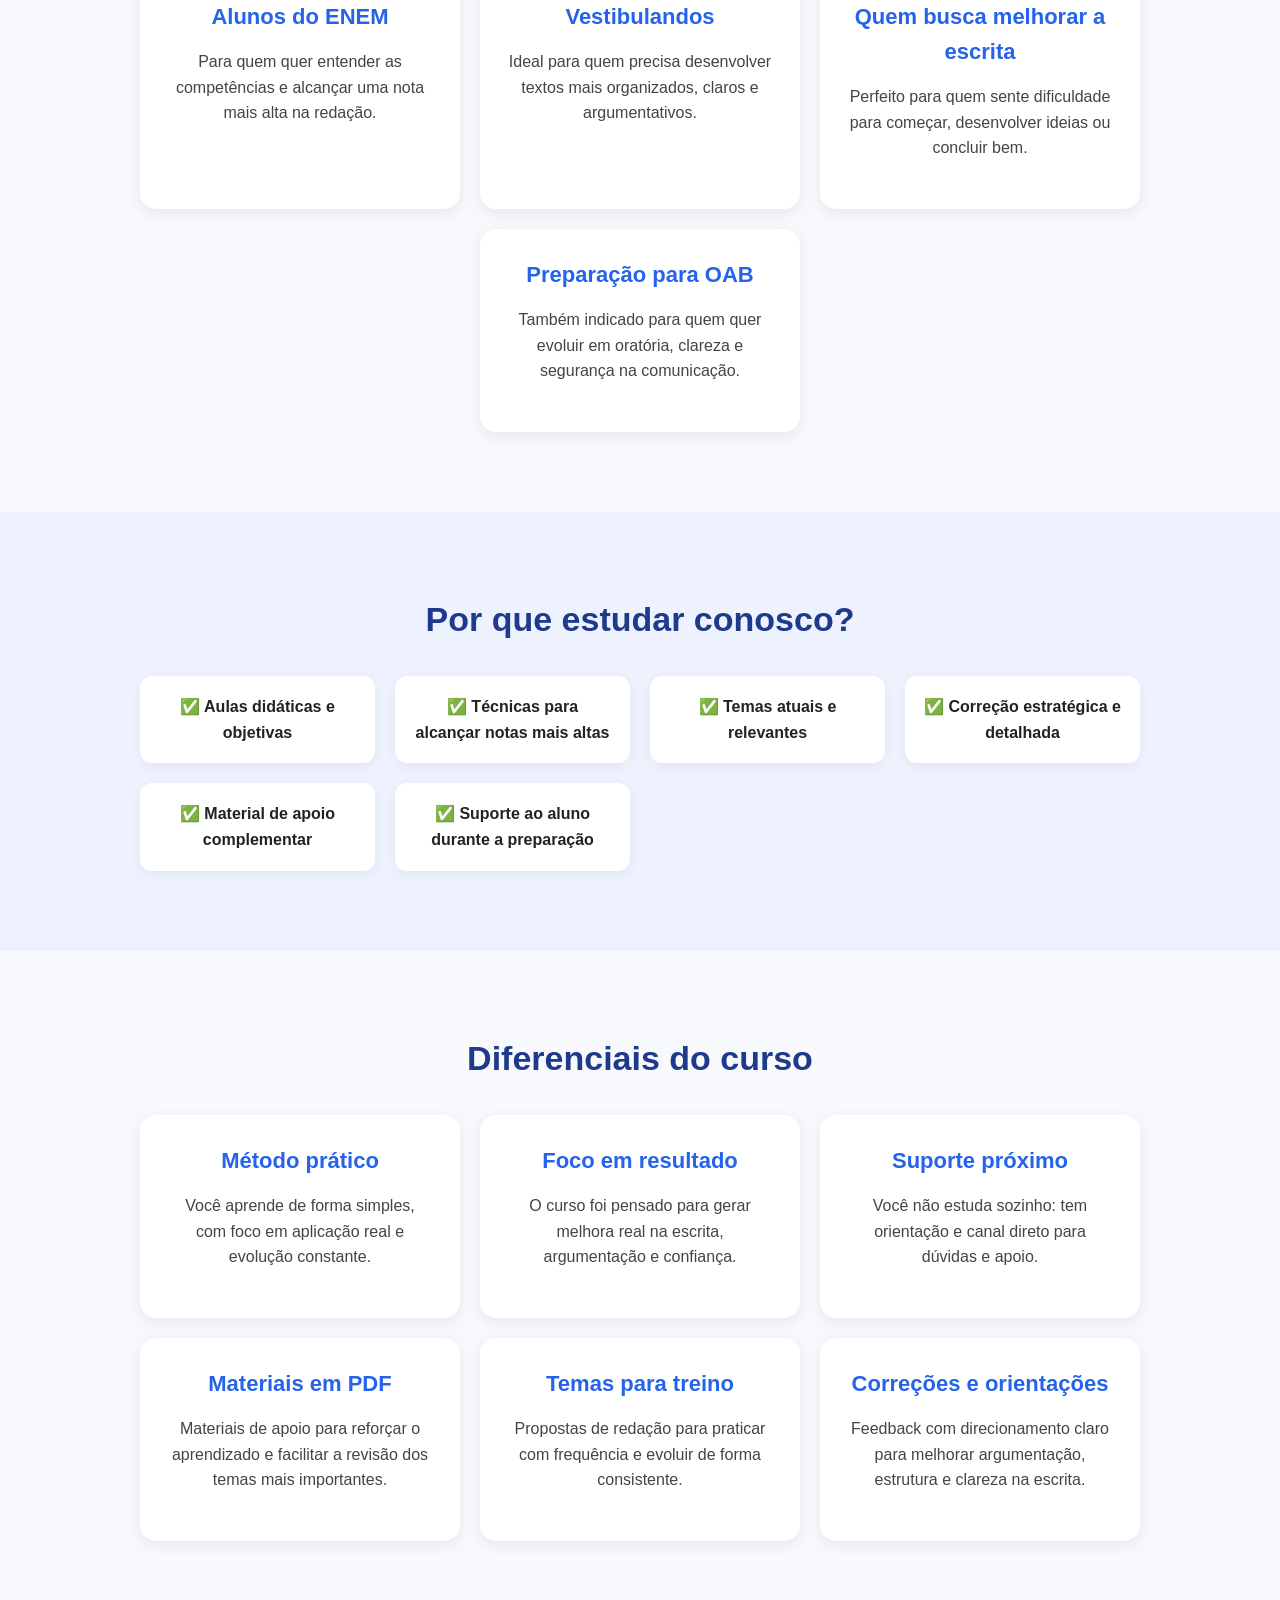
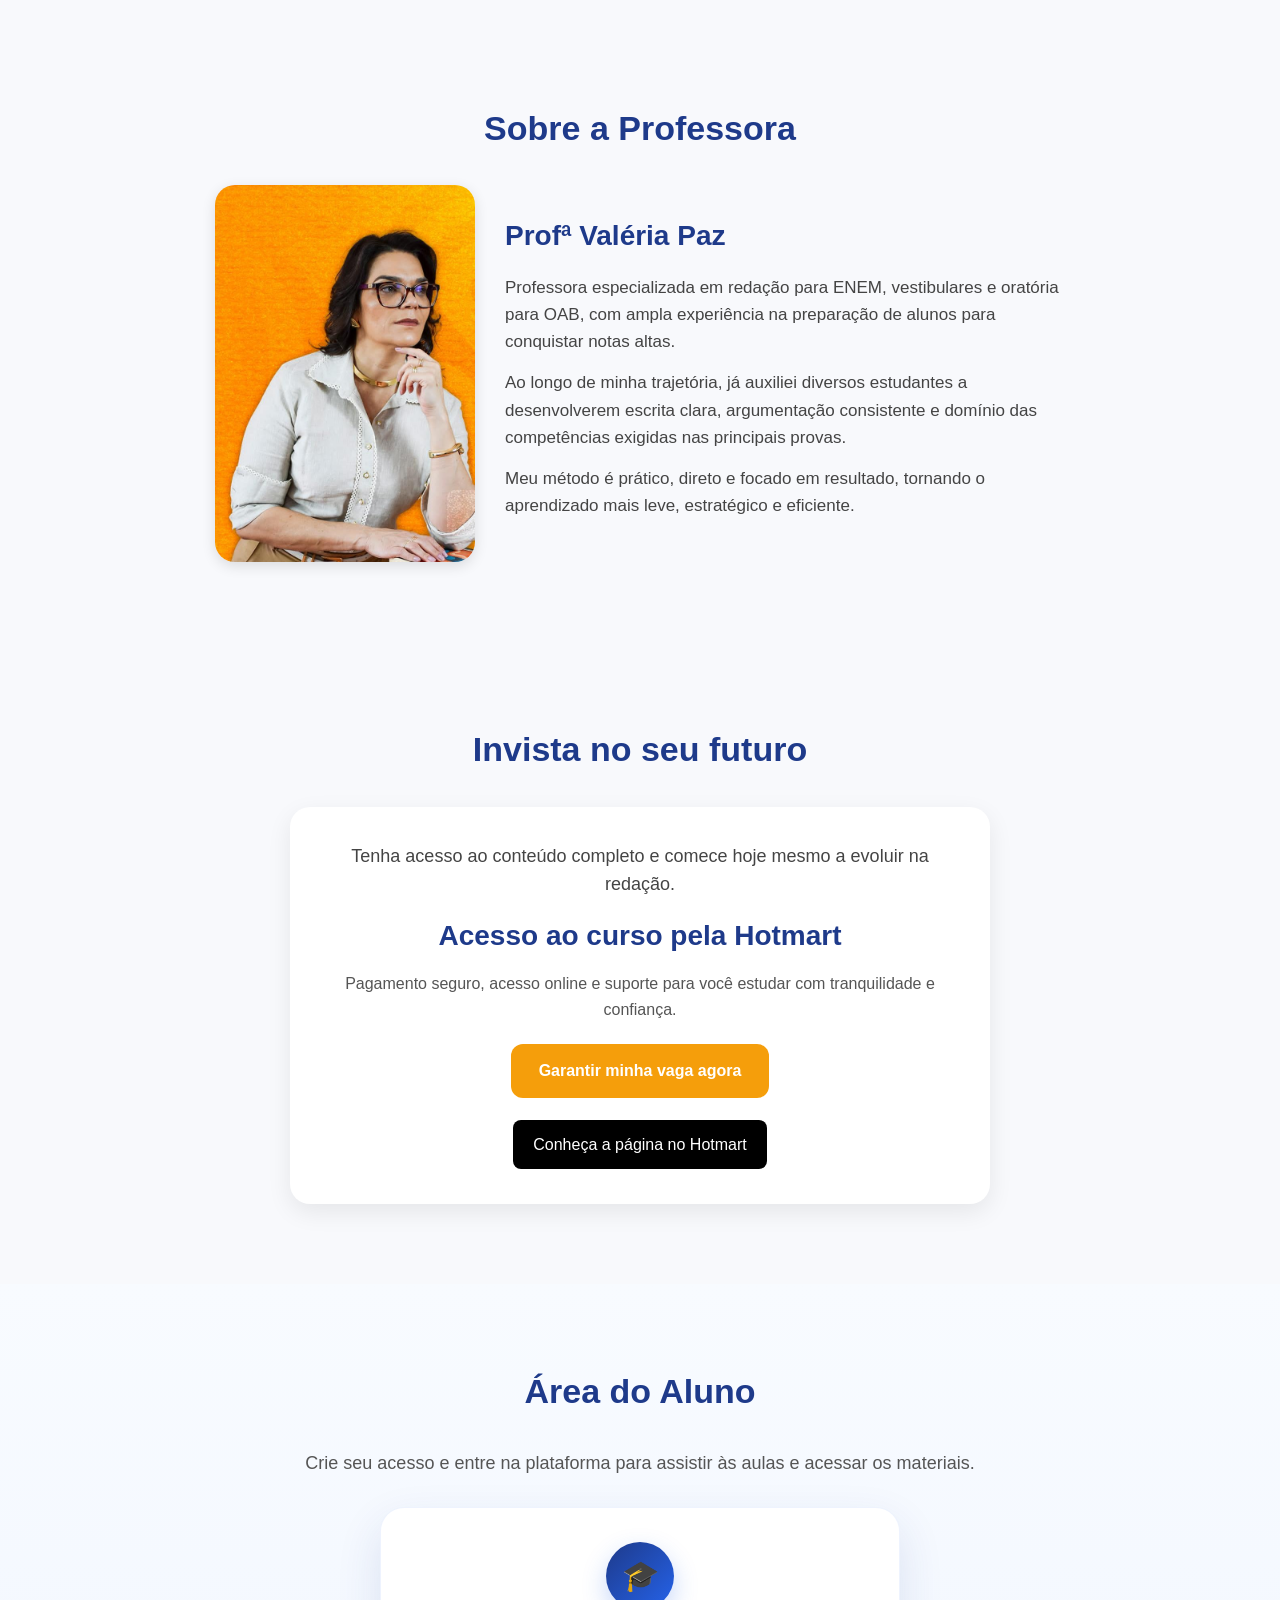
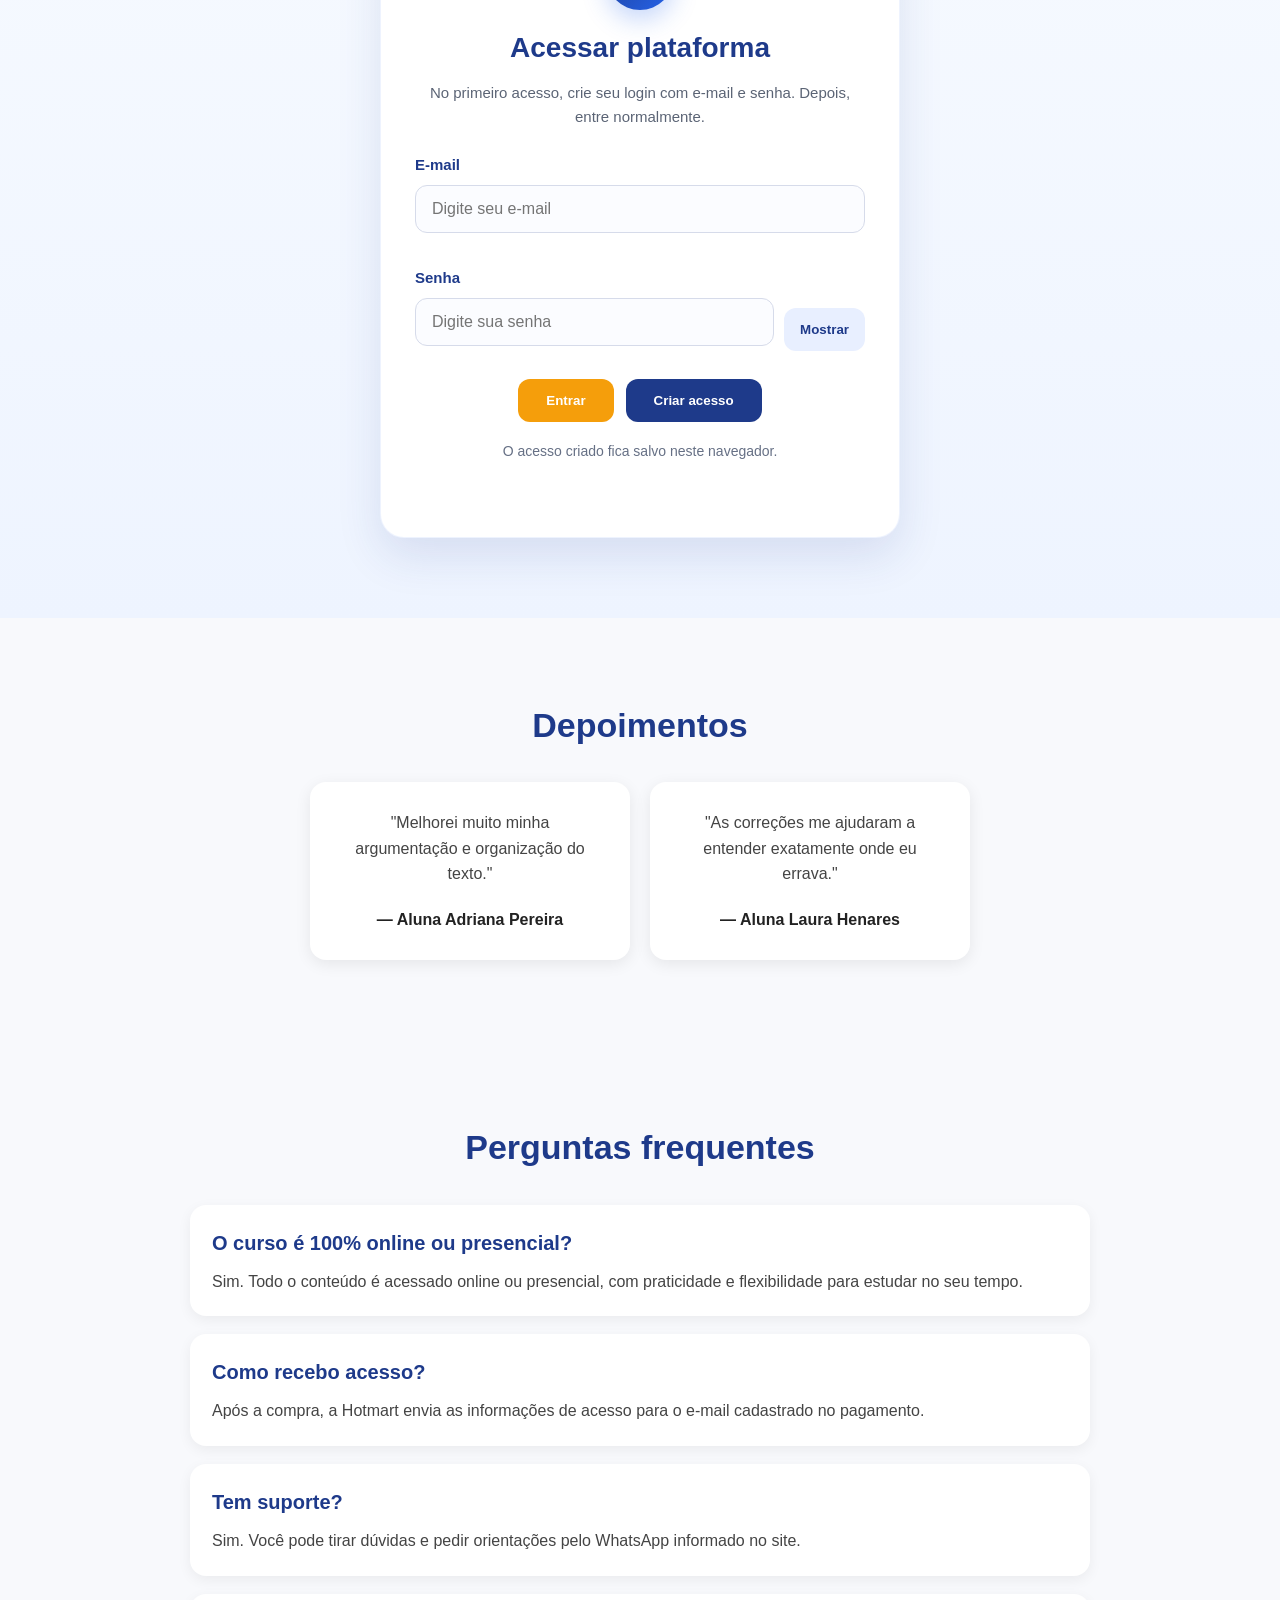
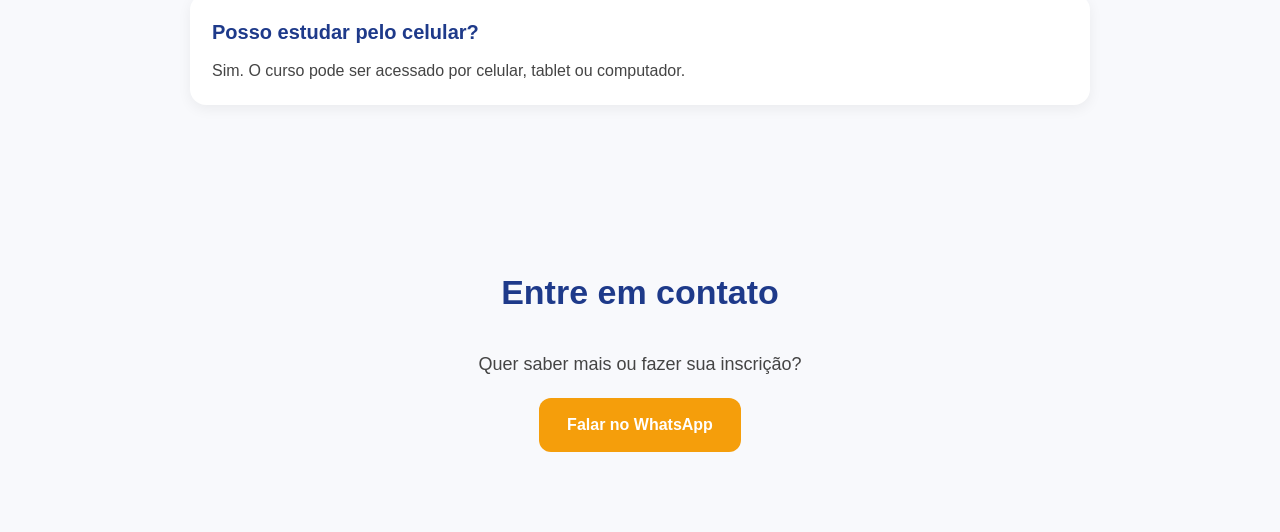
==== commit 30dab253: "Update index.html" ====
--- a/index.html
+++ b/index.html
@@ -228,23 +228,7 @@
           No primeiro acesso, crie seu login com e-mail e senha. Depois, entre normalmente.
         </p>
 
-        <div class="certificado-box">
-          <h3>Gerar Certificado</h3>
-          <p>Disponível somente para alunos que concluíram o curso.</p>
-
-          <input type="text" id="nomeCertificado" placeholder="Digite seu nome completo">
-
-          <input type="text" id="cpfCertificado" placeholder="Digite seu CPF">
-
-          <label style="display:block; margin:10px 0;">
-            <input type="checkbox" id="concluiuCurso">
-            Declaro que concluí o curso
-          </label>
-
-          <button class="btn" onclick="gerarCertificado()">Gerar Certificado</button>
-
-          <p id="mensagemCertificado" style="color:red;"></p>
-        </div>
+        
       </div>
 
       <div class="campo">
@@ -259,7 +243,6 @@
           <button type="button" class="mostrar-senha" onclick="alternarSenha()">Mostrar</button>
         </div>
       </div>
-
       <div class="aluno-botoes">
         <button class="btn" onclick="entrarAluno()">Entrar</button>
         <button class="btn btn-secundario" onclick="criarAcessoAluno()">Criar acesso</button>
